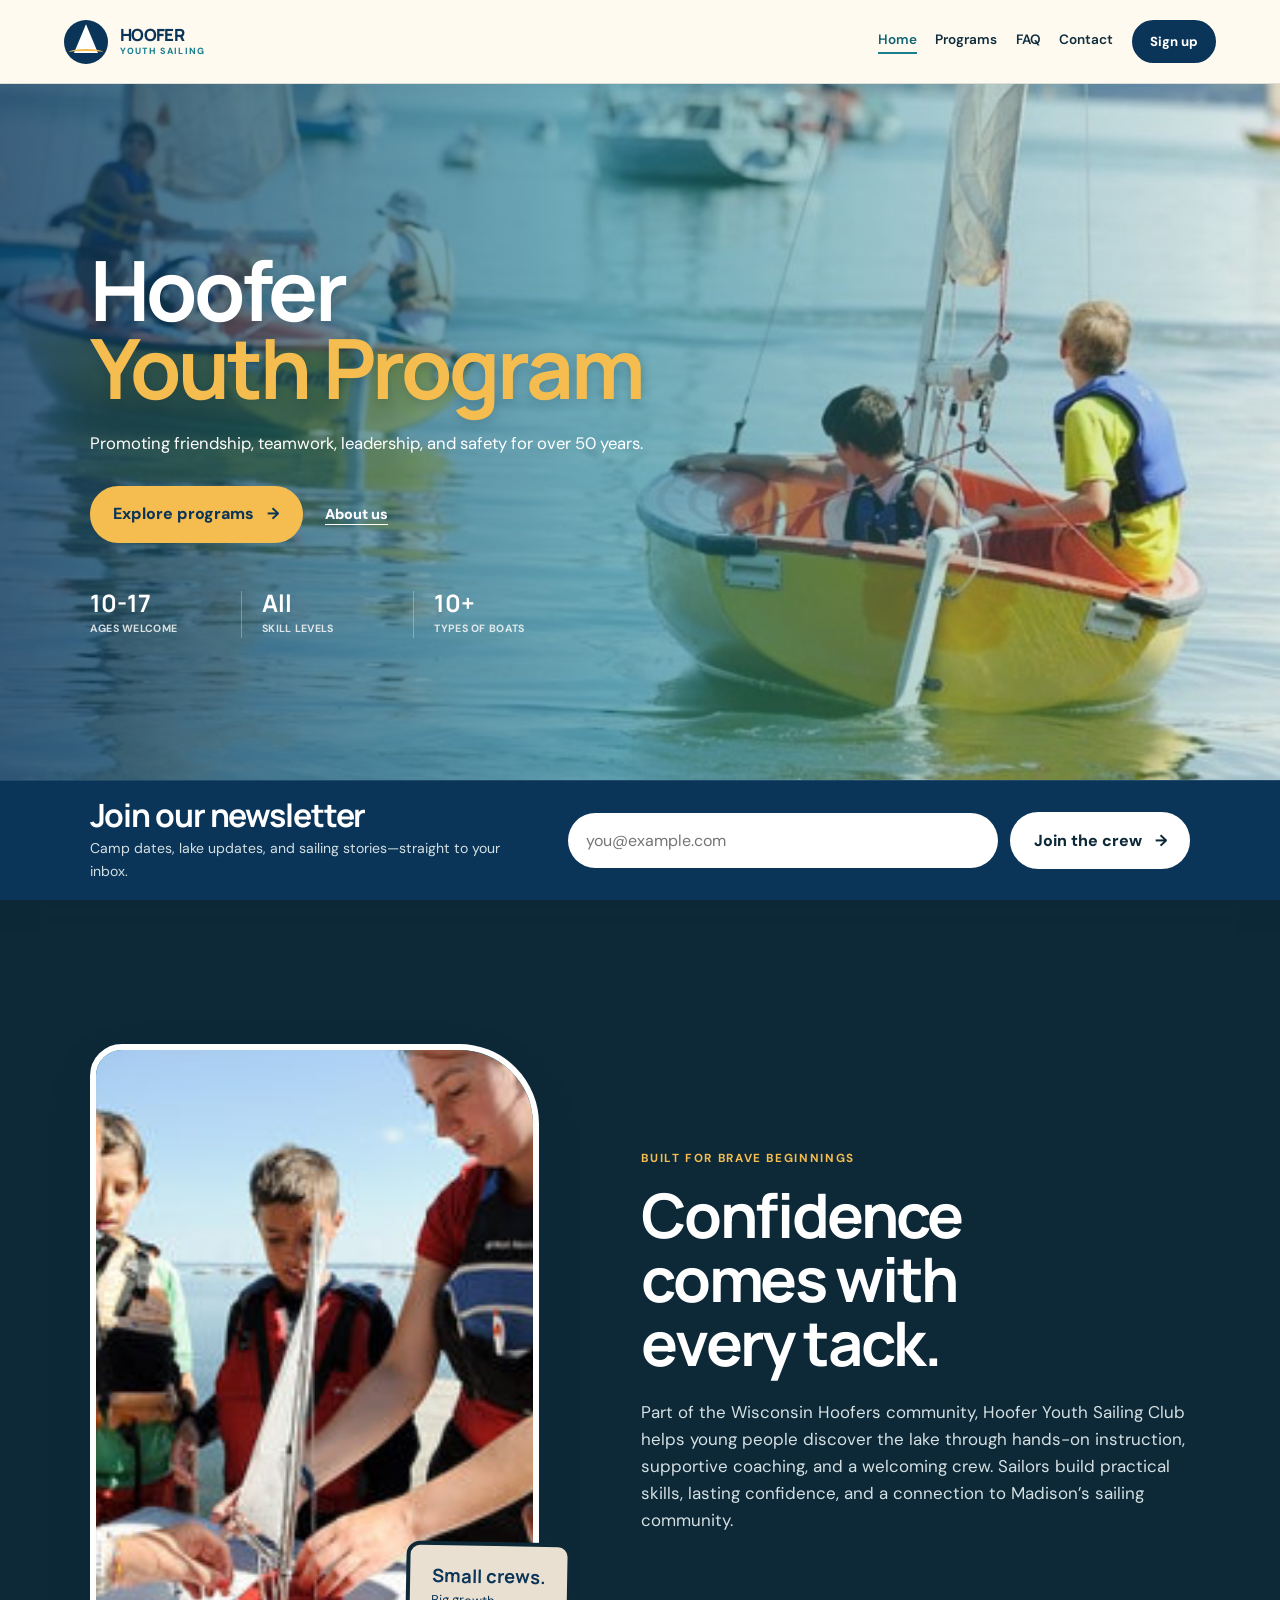
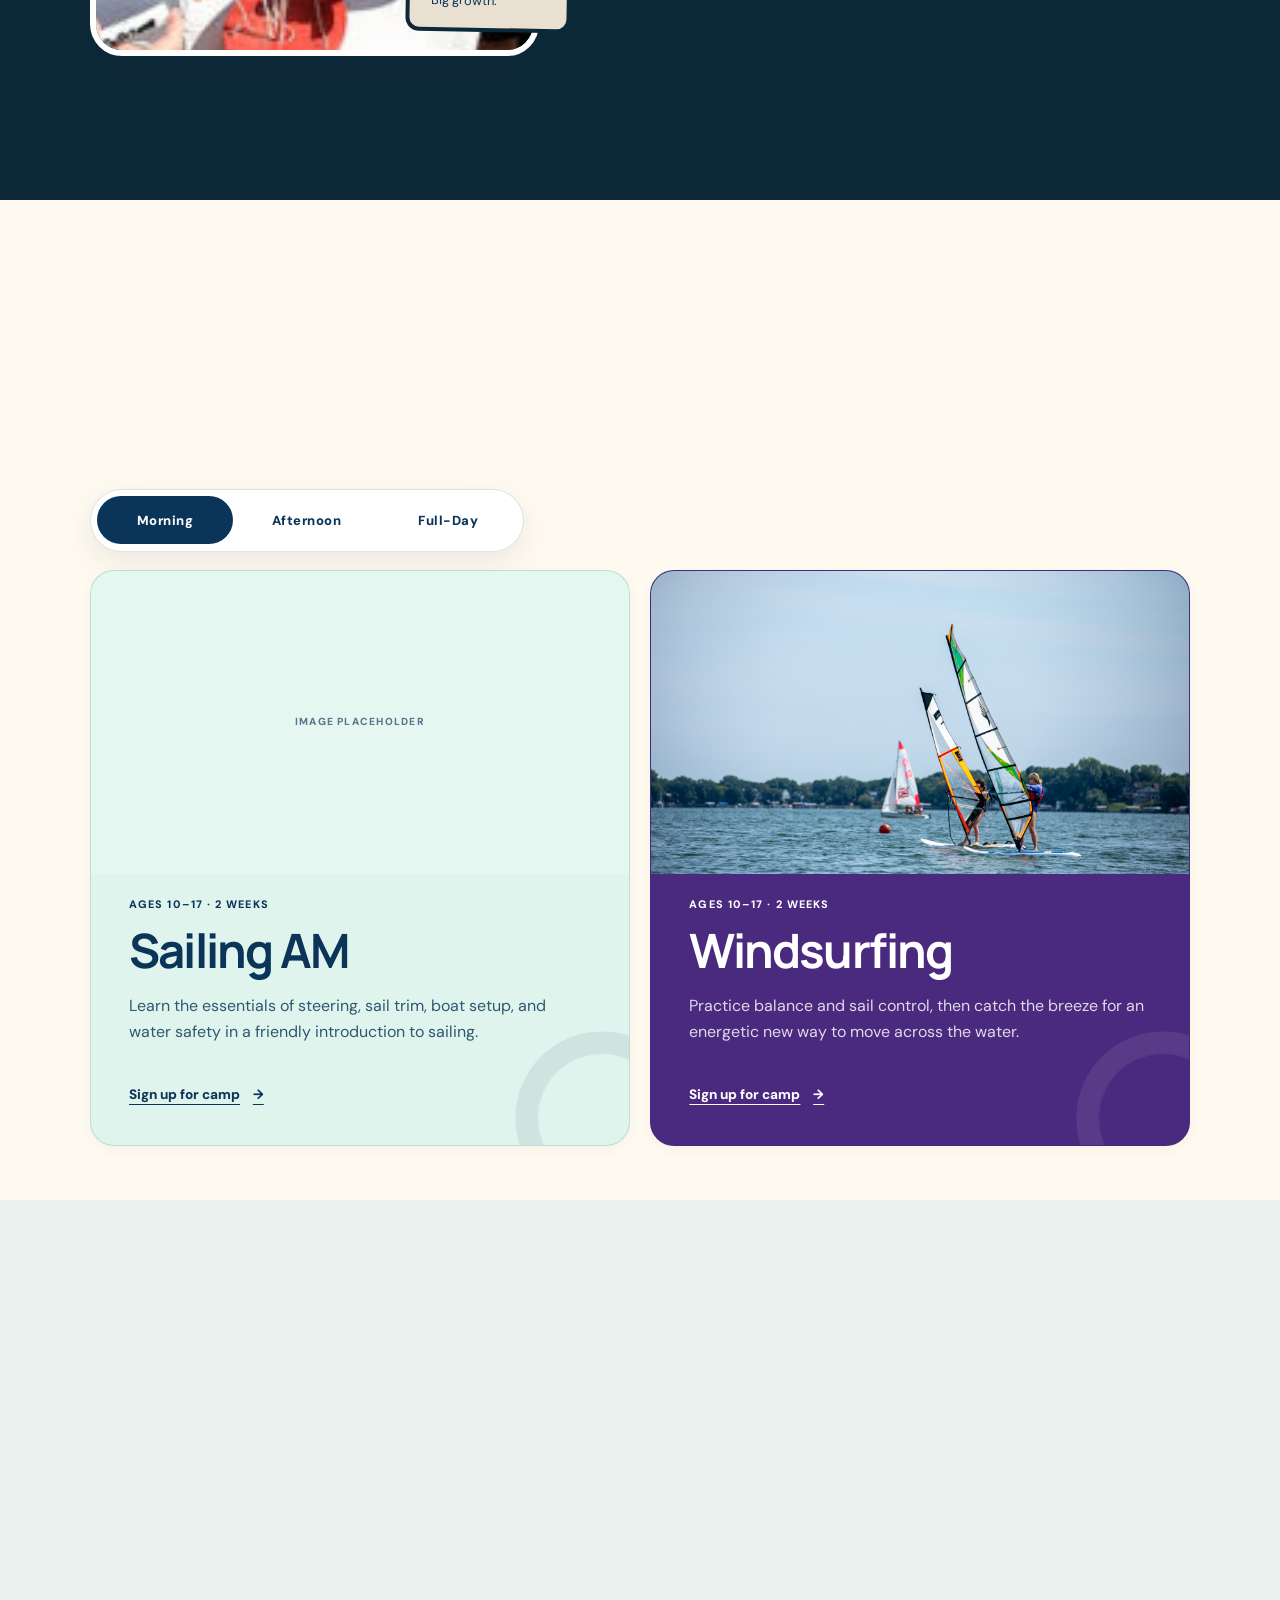
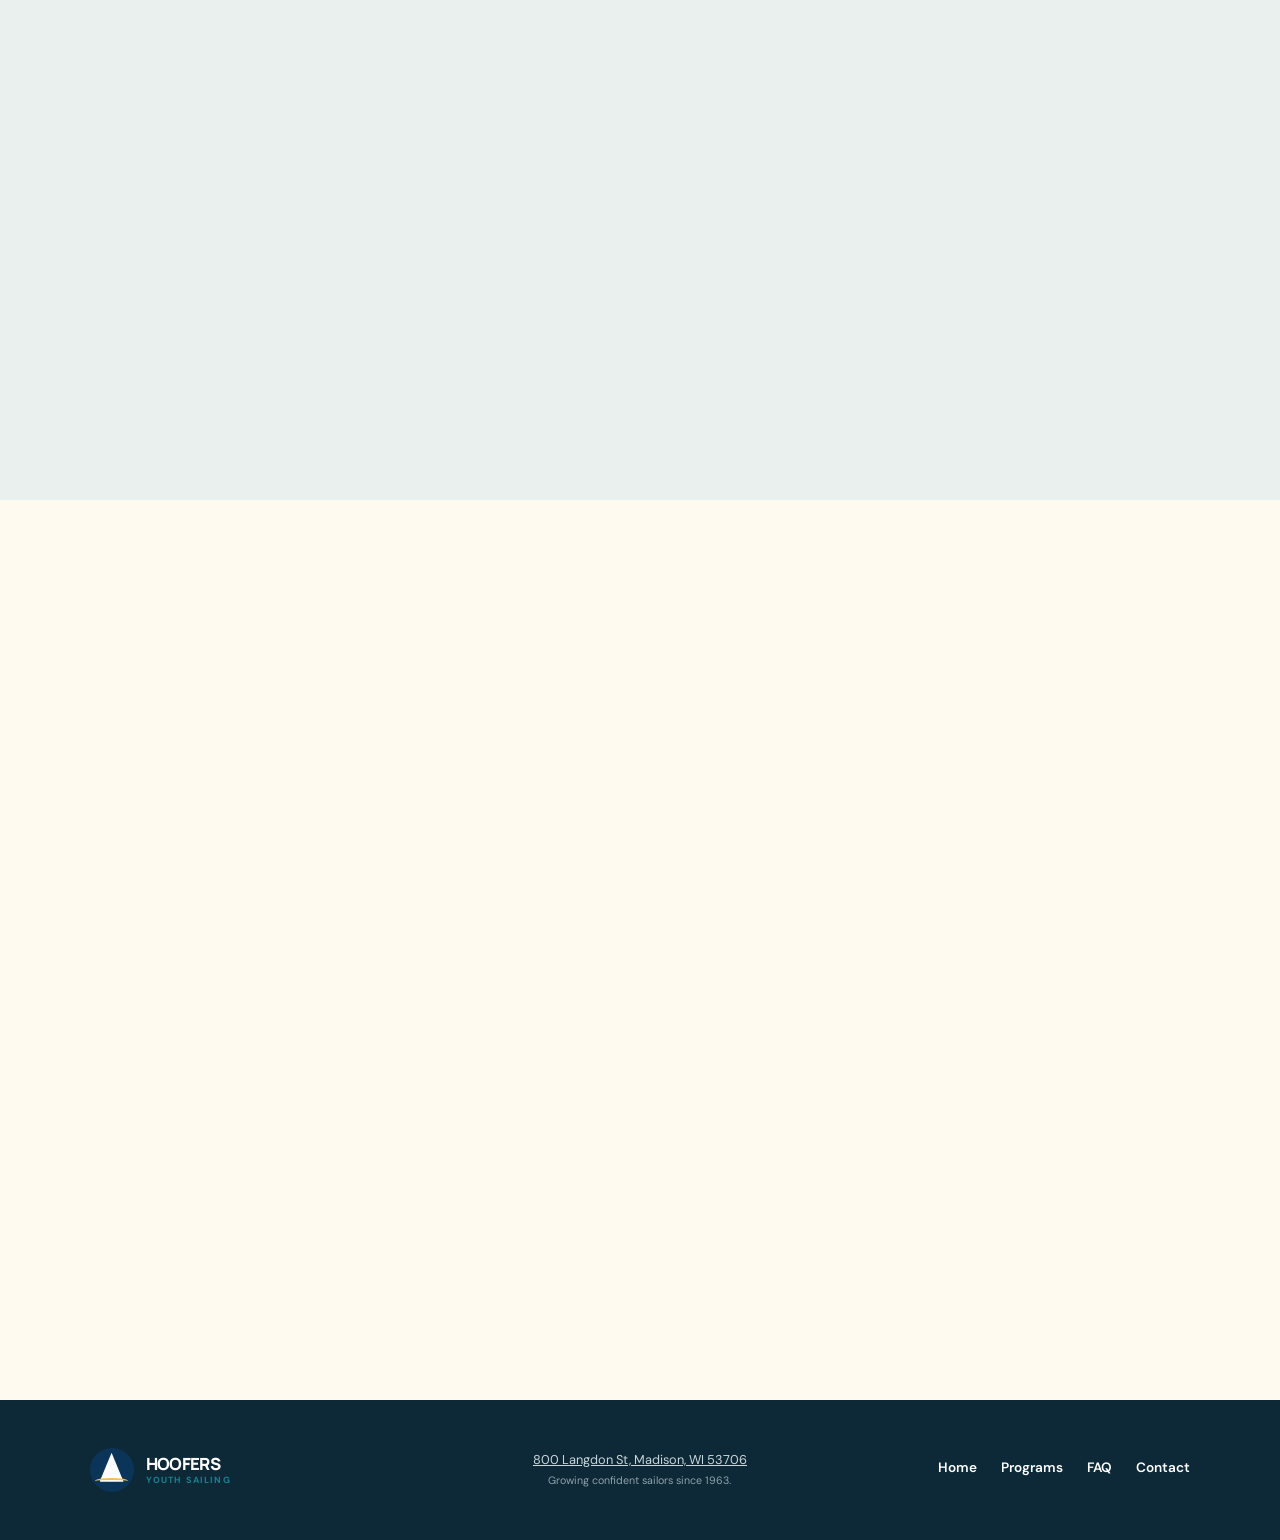
==== index.html @ 8f2bba83 "Added images and edan-purple and minor grammar changes" ====
<!DOCTYPE html>
<html lang="en">
<head>
  <meta charset="UTF-8">
  <meta name="viewport" content="width=device-width, initial-scale=1.0">
  <meta name="description" content="Youth sailing programs that build confidence, teamwork, and a lifelong love of the water.">
  <title>Hoofer Youth Sailing | Find Your Crew</title>
  <link rel="preconnect" href="https://fonts.googleapis.com">
  <link rel="preconnect" href="https://fonts.gstatic.com" crossorigin>
  <link href="https://fonts.googleapis.com/css2?family=DM+Sans:wght@400;500;600;700&family=Manrope:wght@600;700;800&display=swap" rel="stylesheet">
  <link rel="stylesheet" href="styles.css">
</head>
<body>
  
  <a class="skip-link" href="#main-content">Skip to content</a>

  <header class="site-header" data-header>
    <a class="brand" href="./" aria-label="Hoofers Youth Sailing home">
      <span class="brand-mark" aria-hidden="true"><span></span></span>
      <span class="brand-copy">Hoofer <small>Youth Sailing</small></span>
    </a>
    <button id="menu-toggle" class="menu-toggle" type="button" aria-expanded="false" aria-controls="primary-nav">
      <span>Menu</span><i aria-hidden="true"></i>
    </button>
    <nav id="primary-nav" class="primary-nav" aria-label="Primary navigation">
      <a href="./" aria-current="page">Home</a>
      <a href="#programs">Programs</a>
      <a href="#faq">FAQ</a>
      <a href="contact/">Contact</a>
      <button class="button button-small" type="button" data-camp-signup>Sign up</button>
    </nav>
  </header>

  <main id="main-content">
    <section id="top" class="hero" aria-labelledby="hero-title">
      <div class="hero-copy" data-reveal>
        <h1 id="hero-title" aria-label="Your best summer starts here.">Hoofer<em>Youth Program</em></h1>
        <p class="hero-intro">Promoting friendship, teamwork, leadership, and safety for over 50 years.</p>
        <div class="hero-actions">
          <a class="button" href="#programs">Explore programs <span aria-hidden="true">→</span></a>
          <a class="text-link" href="#why-sailing">About us</a>
        </div>
        <ul class="trust-list" aria-label="Program highlights">
          <li><strong>10-17</strong><span>Ages welcome</span></li>
          <li><strong>All</strong><span>Skill levels</span></li>
          <li><strong>10+</strong><span>Types of Boats</span></li>
        </ul>
      </div>

    </section>

    <aside class="newsletter-banner" aria-labelledby="newsletter-title">
      <div class="newsletter-copy">
        <h2 id="newsletter-title">Join our newsletter</h2>
        <p>Camp dates, lake updates, and sailing stories—straight to your inbox.</p>
      </div>
      <form class="newsletter-form" data-newsletter-form novalidate>
        <label class="visually-hidden" for="newsletter-email">Email address</label>
        <input id="newsletter-email" name="email" type="email" autocomplete="email" placeholder="you@example.com" required>
        <button class="button" type="submit">Join the crew <span aria-hidden="true">→</span></button>
        <p class="newsletter-status" data-newsletter-status aria-live="polite"></p>
      </form>
    </aside>

    <section id="why-sailing" class="section confidence" aria-labelledby="confidence-title">
      <div class="confidence-visual" data-reveal>
        <div class="confidence-image" role="img" aria-label="Young sailors learning together around a sailboat"></div>
        <div class="confidence-note"><strong>Small crews.</strong><br>Big growth.</div>
      </div>
      <div class="confidence-copy" data-reveal>
        <p class="eyebrow">Built for brave beginnings</p>
        <h2 id="confidence-title">Confidence comes with every tack.</h2>
        <p>Part of the Wisconsin Hoofers community, Hoofer Youth Sailing Club helps young people discover the lake through hands-on instruction, supportive coaching, and a welcoming crew. Sailors build practical skills, lasting confidence, and a connection to Madison’s sailing community.</p>
      </div>
    </section>

    <section id="programs" class="section programs" aria-labelledby="programs-title">
      <div class="section-heading" data-reveal>
        <div><p class="eyebrow"><h2 id="programs-title">Choose the course that fits your summer.</h2></div>
        </div>
      <div class="program-tabs">
        <div class="program-tab-list" role="tablist" aria-label="Course schedule">
          <button id="morning-tab" role="tab" aria-selected="true" aria-controls="morning-courses" data-program-tab type="button">Morning</button>
          <button id="afternoon-tab" role="tab" aria-selected="false" aria-controls="afternoon-courses" data-program-tab type="button" tabindex="-1">Afternoon</button>
          <button id="full-day-tab" role="tab" aria-selected="false" aria-controls="full-day-courses" data-program-tab type="button" tabindex="-1">Full-Day</button>
        </div>

        <div id="morning-courses" class="program-panel" role="tabpanel" aria-labelledby="morning-tab">
          <div class="program-grid program-grid-two">
            <article class="program-card program-discover">
              <div class="program-image-placeholder" aria-hidden="true"><span>Image placeholder</span></div>
              <p class="program-meta">Ages 10–17 · 2 weeks</p><h3>Sailing AM</h3>
              <p>Learn the essentials of steering, sail trim, boat setup, and water safety in a friendly introduction to sailing.</p>
              <button type="button" data-camp-signup>Sign up for camp <span aria-hidden="true">→</span></button>
            </article>
            <article class="program-card program-windsurf">
              <img class="program-image" src="assets/windsurfing.jpg" alt="Young sailor windsurfing on the lake">
              <p class="program-meta">Ages 10–17 · 2 weeks</p><h3>Windsurfing</h3>
              <p>Practice balance and sail control, then catch the breeze for an energetic new way to move across the water.</p>
              <button type="button" data-camp-signup>Sign up for camp <span aria-hidden="true">→</span></button>
            </article>
          </div>
        </div>

        <div id="afternoon-courses" class="program-panel" role="tabpanel" aria-labelledby="afternoon-tab" hidden>
          <div class="program-grid program-grid-two">
            <article class="program-card program-discover">
              <div class="program-image-placeholder" aria-hidden="true"><span>Image placeholder</span></div>
              <p class="program-meta">Ages 10–17 · 2 weeks</p><h3>Sailing PM</h3>
              <p>Learn the essentials of steering, sail trim, boat setup, and water safety in a friendly introduction to sailing.</p>
              <button type="button" data-camp-signup>Sign up for camp <span aria-hidden="true">→</span></button>
            </article>
            <article class="program-card program-keelboat">
              <img class="program-image" src="assets/keelboat.jpg" alt="Young sailors aboard a keelboat">
              <p class="program-meta">Ages 10–17 · 2 weeks</p><h3>Keelboat Clinic</h3>
              <p>Learn the fundamentals of keelboat sailing, including boat handling, navigation, and safety protocols.</p>
              <button type="button" data-camp-signup>Sign up for camp <span aria-hidden="true">→</span></button>
            </article>
          </div>
        </div>

        <div id="full-day-courses" class="program-panel" role="tabpanel" aria-labelledby="full-day-tab" hidden>
          <div class="program-grid">
            <article class="program-card program-intro">
              <div class="program-image-placeholder" aria-hidden="true"><span>Image placeholder</span></div>
              <p class="program-meta">Ages 10–17 · 1 week</p><h3>Intro to Sailing</h3>
              <p>Get comfortable on the water while learning basic steering, sail control, boat setup, and essential safety skills.</p>
              <button type="button" data-camp-signup>Sign up for camp <span aria-hidden="true">→</span></button>
            </article>
            <article class="program-card program-discover">
              <div class="program-image-placeholder" aria-hidden="true"><span>Image placeholder</span></div>
              <p class="program-meta">Ages 10–17 · 1 week</p><h3>Sailing Day Camp</h3>
              <p>Spend a full week learning sailing fundamentals through games, teamwork, and plenty of supported lake time.</p>
              <button type="button" data-camp-signup>Sign up for camp <span aria-hidden="true">→</span></button>
            </article>
            <article class="program-card program-lead">
              <div class="program-image-placeholder" aria-hidden="true"><span>Image placeholder</span></div>
              <p class="program-meta">Ages 10–17 · 1 week</p><h3>Advanced Day Camp</h3>
              <p>Sharpen racing, strategy, and leadership skills during a fast-moving week for experienced young sailors.</p>
              <button type="button" data-camp-signup>Sign up for camp <span aria-hidden="true">→</span></button>
            </article>
          </div>
        </div>
      </div>
    </section>

    <section id="gallery" class="section gallery" aria-labelledby="gallery-title">
      <div class="gallery-heading" data-reveal>
        <p class="eyebrow">Life on the lake</p><h2 id="gallery-title">Sun out. Sails up.</h2>
      </div>
      <div class="slideshow" data-slideshow tabindex="0" aria-label="Youth sailing photo slideshow" data-reveal>
        <div class="slideshow-viewport" data-slideshow-viewport></div>
        <p class="slideshow-empty" data-slideshow-empty hidden>Photos coming soon.</p>
        <div class="slideshow-controls" data-slideshow-controls>
          <button class="slideshow-control" type="button" data-slide-previous aria-label="Previous photo"><span aria-hidden="true">←</span></button>
          <div class="slideshow-indicators" data-slide-indicators aria-label="Choose a photo"></div>
          <p class="slideshow-status" data-slide-status aria-live="polite"></p>
          <button class="slideshow-control" type="button" data-slide-next aria-label="Next photo"><span aria-hidden="true">→</span></button>
        </div>
      </div>
    </section>

    <section id="faq" class="section faq" aria-labelledby="faq-title">
      <div class="faq-heading" data-reveal><p class="eyebrow">For parents & guardians</p><h2 id="faq-title">Good to know before you go.</h2><p>Still curious? These are the questions we hear most from new sailing families.</p></div>
      <div class="faq-list" data-reveal>
        <div class="faq-item">
          <button data-faq-button type="button" aria-expanded="false" aria-controls="faq-experience"><span>Does my child need sailing experience?</span><i aria-hidden="true"></i></button>
          <div id="faq-experience" class="faq-panel" hidden><p>No. Discover programs are designed for first-time sailors, and every level includes an age-appropriate skills progression.</p></div>
        </div>
        <div class="faq-item">
          <button data-faq-button type="button" aria-expanded="false" aria-controls="faq-safety"><span>How do you keep sailors safe?</span><i aria-hidden="true"></i></button>
          <div id="faq-safety" class="faq-panel" hidden><p>Properly fitted life jackets, trained instructors, coach boats, small groups, and weather-aware plans are standard every day.</p></div>
        </div>
        <div class="faq-item">
          <button data-faq-button type="button" aria-expanded="false" aria-controls="faq-bring"><span>What should sailors bring?</span><i aria-hidden="true"></i></button>
          <div id="faq-bring" class="faq-panel" hidden><p>Bring sun protection, a refillable water bottle, secure closed-toe footwear, and comfortable clothes that can get wet.</p></div>
        </div>
      </div>
    </section>

  </main>

  <footer class="site-footer">
    <a class="brand brand-footer" href="./" aria-label="Hoofers Youth Sailing home"><span class="brand-mark" aria-hidden="true"><span></span></span><span class="brand-copy">Hoofers <small>Youth Sailing</small></span></a>
    <p><a href="https://www.bing.com/maps?q=800%20Langdon%20St%2C%20Madison%2C%20WI%2053706" target="_blank" rel="noopener noreferrer">800 Langdon St, Madison, WI 53706</a><br><small>Growing confident sailors since 1963.</small></p>
    <nav aria-label="Footer navigation"><a href="./">Home</a><a href="#programs">Programs</a><a href="#faq">FAQ</a><a href="contact/">Contact</a></nav>
  </footer>

  <script src="js/common.js" defer></script>
  <script src="js/slideshow-manifest.js" defer></script>
  <script src="js/home.js" defer></script>
</body>
</html>
---- styles.css ----
:root {
  --navy: #0b3558;
  --navy-deep: #0d2837;
  --seafoam: #dff4ed;
  --ocean: #197f8f;
  --ocean-dark: #116472;
  --coral: #f4872d;
  --sunny: #f5bd4f;
  --cream: #fffaf0;
  --ink: #102d3e;
  --white: #ffffff;
  --mist: #eaf0ee;
  --sand: #e9e0d1;
  --edan-purple: #4a2a7e;
  --line: rgba(23, 57, 77, 0.14);
  --font-display: "Manrope", "Arial Black", sans-serif;
  --font-body: "DM Sans", Arial, sans-serif;
  --radius-sm: .85rem;
  --radius-lg: 1.5rem;
  --shadow: 0 1.25rem 3rem rgba(13, 40, 55, 0.12);
  --shadow-soft: 0 .65rem 1.8rem rgba(13, 40, 55, 0.08);
}

* { box-sizing: border-box; }
html { scroll-behavior: smooth; }
body {
  margin: 0;
  overflow-x: clip;
  background: var(--cream);
  color: var(--ink);
  font-family: var(--font-body);
  font-size: 1rem;
  line-height: 1.6;
}
body, button, a { -webkit-font-smoothing: antialiased; }
a { color: inherit; }
button { font: inherit; }
img { display: block; max-width: 100%; }
h1, h2, h3, p { margin-top: 0; }
h1, h2, h3 { font-family: var(--font-display); line-height: 1.04; letter-spacing: -0.038em; }
h2 { font-size: clamp(2.35rem, 4.8vw, 4.6rem); }
section[id] { scroll-margin-top: 5.5rem; }
*:focus-visible { outline: 3px solid var(--coral); outline-offset: 4px; }

.skip-link {
  position: fixed; z-index: 100; top: 1rem; left: 1rem; padding: .75rem 1rem;
  transform: translateY(-200%); border-radius: .5rem; background: var(--navy); color: var(--white);
}
.skip-link:focus { transform: translateY(0); }
.visually-hidden { position: absolute; width: 1px; height: 1px; padding: 0; overflow: hidden; clip: rect(0 0 0 0); white-space: nowrap; border: 0; }

.site-header {
  position: sticky; z-index: 50; top: 0; display: flex; align-items: center; justify-content: space-between;
  min-height: 5.25rem; padding: .8rem clamp(1.25rem, 5vw, 5.5rem); border-bottom: 1px solid var(--line);
  background: var(--cream); box-shadow: 0 .25rem 1.25rem rgba(13, 40, 55, .04); backdrop-filter: blur(18px);
}
.brand { display: inline-flex; align-items: center; gap: .75rem; color: var(--navy); text-decoration: none; }
.brand-mark { position: relative; display: grid; width: 2.75rem; height: 2.75rem; place-items: center; overflow: hidden; border-radius: 50%; background: var(--navy); }
.brand-mark::before { content: ""; position: absolute; width: 1.5rem; height: 1.8rem; bottom: .65rem; background: var(--white); clip-path: polygon(50% 0, 100% 100%, 0 100%); }
.brand-mark span { position: absolute; bottom: .52rem; width: 2.1rem; height: .38rem; border-radius: 50%; border-top: 2px solid var(--sunny); }
.brand-copy { font-family: var(--font-display); font-size: 1.05rem; font-weight: 800; line-height: .95; letter-spacing: -.04em; text-transform: uppercase; }
.brand-copy small { display: block; margin-top: .28rem; color: var(--ocean); font-family: var(--font-body); font-size: .56rem; letter-spacing: .13em; }
.primary-nav { display: flex; align-items: center; gap: clamp(1.25rem, 2.5vw, 2.5rem); }
.primary-nav > a:not(.button), .site-footer nav a { font-size: .85rem; font-weight: 600; text-decoration: none; }
.primary-nav > a:not(.button)::after, .site-footer nav a::after { content: ""; display: block; width: 0; height: 2px; margin-top: 2px; background: var(--ocean); transition: width .2s ease; }
.primary-nav > a:hover::after, .site-footer nav a:hover::after { width: 100%; }
.menu-toggle { display: none; border: 0; background: transparent; color: var(--navy); font-weight: 800; }
.menu-toggle i, .menu-toggle i::before { display: block; width: 1.35rem; height: 2px; background: currentColor; content: ""; transition: transform .2s ease; }
.menu-toggle i::before { transform: translateY(6px); }
.menu-toggle[aria-expanded="true"] i { transform: translateY(3px) rotate(45deg); }
.menu-toggle[aria-expanded="true"] i::before { transform: rotate(-90deg); }

.button {
  display: inline-flex; align-items: center; justify-content: center; gap: .8rem; min-height: 3.35rem; padding: .85rem 1.35rem;
  border: 2px solid var(--navy); border-radius: 999px; background: var(--navy); color: var(--white);
  font-weight: 800; text-decoration: none; transition: transform .2s ease, box-shadow .2s ease, background .2s ease;
}
.button:hover { background: var(--navy-deep); transform: translateY(-2px); box-shadow: 0 .7rem 1.3rem rgba(13, 40, 55, .18); }
.button span { transition: transform .2s ease; }
.button:hover span { transform: translateX(4px); }
.button-small { min-height: 2.7rem; padding: .55rem 1rem; font-size: .82rem; }

.eyebrow { margin-bottom: 1rem; color: var(--ocean-dark); font-size: .73rem; font-weight: 700; letter-spacing: .14em; text-transform: uppercase; }
.hero {
  position: relative; display: grid; grid-template-columns: minmax(0, 43rem); align-items: center;
  min-height: calc(100vh - 5.25rem); padding: clamp(3.5rem, 7vw, 7.5rem) clamp(1.25rem, 7vw, 7.5rem) clamp(4rem, 7vw, 6.5rem);
  background: linear-gradient(90deg, rgba(11, 53, 88, .76) 0%, rgba(25, 127, 143, .52) 48%, rgba(245, 189, 79, .08) 100%), url("assets/Techs.jpg") center 58% / cover no-repeat;
}
.hero-copy { position: relative; z-index: 2; max-width: 43rem; }
.hero-copy .eyebrow { display: flex; align-items: center; gap: .7rem; }
.hero-copy .eyebrow span { width: 2rem; height: 2px; background: var(--coral); }
.hero h1 { margin-bottom: 1.5rem; color: var(--white); font-size: clamp(3.6rem, 6.5vw, 6.7rem); line-height: .94; text-shadow: 0 .12rem .7rem rgba(13, 40, 55, .24); }
.hero h1 em { display: block; color: var(--sunny); font-style: normal; }
.hero-intro { max-width: 35rem; margin-bottom: 1.8rem; color: var(--white); font-size: clamp(1rem, 1.3vw, 1.16rem); }
.hero-actions { display: flex; align-items: center; gap: 1.4rem; flex-wrap: wrap; }
.hero .button { border-color: var(--sunny); background: var(--sunny); color: var(--navy); }
.hero .button:hover { border-color: var(--cream); background: var(--cream); }
.text-link { color: var(--white); font-size: .9rem; font-weight: 800; text-underline-offset: .3rem; }
.trust-list { display: flex; gap: 0; max-width: 31rem; margin: 3rem 0 0; padding: 0; list-style: none; }
.trust-list li { display: flex; flex: 1; flex-direction: column; padding-right: 1rem; border-right: 1px solid rgba(252, 252, 250, .3); }
.trust-list li + li { padding-left: 1.25rem; }
.trust-list li:last-child { border: 0; }
.trust-list strong { color: var(--white); font-family: var(--font-display); font-size: 1.5rem; line-height: 1; }
.trust-list span { margin-top: .4rem; color: rgba(252, 252, 250, .82); font-size: .66rem; font-weight: 700; letter-spacing: .03em; text-transform: uppercase; }
.image-placeholder { position: relative; display: flex; overflow: hidden; background-color: #a8d8dc; color: var(--navy); isolation: isolate; }
.image-placeholder::before { content: ""; position: absolute; z-index: -1; inset: 0; opacity: .65; background-image: linear-gradient(145deg, transparent 49.5%, rgba(11,53,88,.14) 50%, transparent 50.5%), linear-gradient(35deg, transparent 49.5%, rgba(11,53,88,.11) 50%, transparent 50.5%); background-size: 4rem 4rem; }
.placeholder-icon { position: absolute; top: 1.5rem; right: 1.5rem; display: grid; width: 2.7rem; height: 2.7rem; place-items: center; border-radius: 50%; background: rgba(255,255,255,.8); font-size: 1.2rem; }
.placeholder-label { display: inline-flex; flex-direction: column; padding: .7rem .9rem; border-radius: .7rem; background: rgba(255,255,255,.88); font-size: .82rem; font-weight: 800; line-height: 1.2; }
.placeholder-label small { margin-bottom: .25rem; color: var(--ocean-dark); font-size: .58rem; letter-spacing: .1em; text-transform: uppercase; }

.newsletter-banner { position: relative; z-index: 2; display: grid; grid-template-columns: minmax(15rem, .8fr) minmax(25rem, 1.2fr); gap: clamp(2rem, 5vw, 5rem); align-items: center; min-height: 7.5rem; margin-top: -1.5rem; padding: 1rem clamp(1.25rem, 7vw, 7.5rem); border-top: 1px solid rgba(252,252,250,.1); background: var(--navy); color: var(--white); box-shadow: var(--shadow-soft); }
.newsletter-copy h2 { margin-bottom: .35rem; color: var(--white); font-size: clamp(1.5rem, 2.5vw, 2.2rem); letter-spacing: -.035em; }
.newsletter-copy p { margin: 0; color: #d4e0e2; font-size: .88rem; }
.newsletter-form { position: relative; display: grid; grid-template-columns: minmax(12rem, 1fr) auto; gap: .65rem .75rem; align-items: center; }
.newsletter-form input { width: 100%; min-height: 3.35rem; padding: .8rem 1rem; border: 2px solid transparent; border-radius: 999px; background: var(--white); color: var(--ink); font: inherit; }
.newsletter-form input:focus { border-color: var(--sunny); box-shadow: 0 0 0 .25rem rgba(197,163,106,.2); outline: 0; }
.newsletter-form .button { border-color: var(--white); background: var(--white); color: var(--navy-deep); white-space: nowrap; }
.newsletter-form .button:hover { border-color: var(--sand); background: var(--sand); }
.newsletter-status { position: absolute; top: calc(100% + .25rem); right: 0; left: 0; min-height: 1.2rem; margin: 0; color: var(--sunny); font-size: .78rem; font-weight: 800; }

.section { padding: clamp(5rem, 9vw, 9rem) clamp(1.25rem, 7vw, 7.5rem); }
.section-heading { display: grid; grid-template-columns: 1.2fr .65fr; gap: 4rem; align-items: end; max-width: 85rem; margin: 0 auto 4rem; }
.section-heading h2 { max-width: 13ch; margin-bottom: 0; color: var(--navy); }
.section-heading > p { margin-bottom: .6rem; color: #61747d; font-size: 1.02rem; }
.programs { background: var(--cream); }
.program-tabs { max-width: 85rem; margin: 0 auto; }
.program-tab-list { display: inline-flex; gap: .35rem; padding: .4rem; border: 1px solid var(--line); border-radius: 999px; background: var(--white); box-shadow: var(--shadow-soft); }
.program-tab-list button { min-width: 8.5rem; padding: .85rem 1.4rem; border: 0; border-radius: 999px; background: transparent; color: var(--navy); cursor: pointer; font: inherit; font-size: .82rem; font-weight: 800; letter-spacing: .04em; }
.program-tab-list button[aria-selected="true"] { background: var(--navy); color: var(--white); }
.program-panel { margin-top: 2rem; }
.program-panel[hidden] { display: none; }
.program-grid { display: grid; grid-template-columns: repeat(3, 1fr); gap: 1.25rem; max-width: 85rem; margin: 0 auto; }
.program-grid-two { grid-template-columns: repeat(2, minmax(0, 1fr)); }
.program-card { --card-padding: clamp(1.5rem, 3vw, 2.4rem); position: relative; min-height: 29rem; padding: var(--card-padding); overflow: hidden; border: 1px solid var(--line); border-radius: var(--radius-lg); box-shadow: 0 .25rem .9rem rgba(13,40,55,.035); transition: transform .25s ease, box-shadow .25s ease; }
.program-card:hover { transform: translateY(-.3rem); box-shadow: var(--shadow); }
.program-card::after { content: ""; position: absolute; right: -2.4rem; bottom: -2.4rem; width: 8rem; height: 8rem; border: 1px solid currentColor; border-radius: 50%; opacity: .08; box-shadow: 0 0 0 1.25rem transparent, 0 0 0 1.35rem currentColor; }
.program-discover { background: var(--seafoam); color: var(--navy); }
.program-develop { background: var(--ink); color: var(--white); }
.program-lead { background: var(--ink); color: var(--white); }
.program-windsurf { background: var(--edan-purple); color: var(--white); }
.program-keelboat { background: var(--ocean); color: var(--white); }
.program-intro { background: var(--sunny); color: var(--ink); }
.program-image-placeholder { display: grid; width: calc(100% + (2 * var(--card-padding))); aspect-ratio: 16 / 9; margin: calc(-1 * var(--card-padding)) calc(-1 * var(--card-padding)) 1.75rem; place-items: center; border: 0; border-radius: 0; background: rgba(255,255,255,.22); }
.program-image { display: block; width: calc(100% + (2 * var(--card-padding))); max-width: none; aspect-ratio: 16 / 9; margin: calc(-1 * var(--card-padding)) calc(-1 * var(--card-padding)) 1.75rem; object-fit: cover; }
.program-image-placeholder span { opacity: .66; font-size: .64rem; font-weight: 800; letter-spacing: .12em; text-transform: uppercase; }
.program-meta { margin-bottom: .8rem; font-size: .68rem; font-weight: 800; letter-spacing: .1em; text-transform: uppercase; }
.program-card h3 { max-width: 11ch; margin-bottom: 1.1rem; font-size: clamp(2.3rem, 3.7vw, 3.5rem); }
.program-card > p:not(.program-meta) { min-height: 7.5rem; opacity: .82; }
.program-card > button { position: relative; z-index: 2; display: inline-flex; gap: .8rem; padding: 0; border: 0; background: transparent; color: inherit; cursor: pointer; font: inherit; font-size: .85rem; font-weight: 800; text-decoration: underline; text-underline-offset: .3rem; }

.confidence { display: grid; grid-template-columns: minmax(20rem, .9fr) minmax(26rem, 1.1fr); gap: clamp(3rem, 8vw, 8rem); align-items: center; background: var(--navy-deep); color: var(--white); }
.confidence-visual { position: relative; min-height: 43rem; }
.confidence-image { position: absolute; inset: 0; overflow: hidden; border: .4rem solid var(--white); border-radius: 2rem 5rem 2rem 2rem; background-color: var(--ocean); box-shadow: var(--shadow); }
.confidence-image::before { content: ""; position: absolute; inset: -6%; background: url("assets/Youth_Sailing1.jpg") center / cover no-repeat; }
.confidence-note { position: absolute; right: -2rem; bottom: 1.5rem; padding: 1rem 1.35rem; border: .25rem solid var(--navy-deep); border-radius: var(--radius-sm); background: var(--sand); color: var(--navy); font-size: .8rem; transform: rotate(1deg); }
.confidence-note strong { font-family: var(--font-display); font-size: 1.15rem; }
.confidence-copy .eyebrow { color: var(--sunny); }
.confidence-copy h2 { max-width: 11ch; margin-bottom: 1.5rem; }
.confidence-copy > p:not(.eyebrow) { max-width: 40rem; color: #d4e0e2; font-size: 1.06rem; }

.gallery { background: var(--mist); }
.gallery-heading { max-width: 85rem; margin: 0 auto 3.5rem; text-align: center; }
.gallery-heading h2 { margin-bottom: 0; color: var(--navy); }
.slideshow { max-width: 85rem; margin: 0 auto; }
.slideshow-viewport { position: relative; overflow: hidden; aspect-ratio: 16 / 9; border: .5rem solid var(--white); border-radius: 1.5rem 4.5rem 1.5rem 1.5rem; background: var(--ocean); box-shadow: var(--shadow-soft); }
.slideshow-slide { position: absolute; inset: 0; margin: 0; }
.slideshow-slide[hidden] { display: none; }
.slideshow-slide img { width: 100%; height: 100%; object-fit: cover; }
.slideshow-slide figcaption { position: absolute; right: 1.5rem; bottom: 1.5rem; left: 1.5rem; padding: 1rem 1.2rem; border: 1px solid rgba(252,252,250,.12); border-radius: var(--radius-sm); background: rgba(13,40,55,.84); color: var(--white); font-family: var(--font-display); font-weight: 700; backdrop-filter: blur(8px); }
.slideshow-caption-title { display: block; font-size: 1.05rem; }
.slideshow-caption-description { display: block; margin-top: .3rem; font-family: var(--font-body); font-size: .88rem; font-weight: 500; line-height: 1.4; }
.slideshow-controls { display: grid; grid-template-columns: auto 1fr auto auto; gap: 1rem; align-items: center; margin-top: 1.25rem; }
.slideshow-control { display: grid; width: 3.25rem; height: 3.25rem; place-items: center; border: 0; border-radius: 50%; background: var(--navy); color: var(--white); cursor: pointer; font-size: 1.25rem; transition: transform .2s ease, box-shadow .2s ease, background .2s ease; }
.slideshow-control:hover { background: var(--navy-deep); transform: translateY(-2px); box-shadow: var(--shadow-soft); }
.slideshow-indicators { display: flex; justify-content: center; gap: .55rem; }
.slideshow-indicator { width: .75rem; height: .75rem; padding: 0; border: 2px solid var(--navy); border-radius: 50%; background: transparent; cursor: pointer; transition: transform .2s ease, background .2s ease; }
.slideshow-indicator[aria-current="true"] { background: var(--navy); transform: scale(1.2); }
.slideshow-status { margin: 0; color: var(--navy); font-size: .8rem; font-weight: 800; }
.slideshow-empty { margin: 0; padding: 6rem 1rem; border: .5rem solid var(--white); border-radius: 2.5rem; background: rgba(255,255,255,.35); color: var(--navy); text-align: center; font-family: var(--font-display); font-size: 1.5rem; font-weight: 800; }

.faq { display: grid; grid-template-columns: .8fr 1.2fr; gap: clamp(3rem, 8vw, 8rem); background: var(--cream); }
.faq-heading h2 { max-width: 10ch; color: var(--navy); }
.faq-heading > p:last-child { max-width: 27rem; color: #61747d; }
.faq-list { align-self: center; }
.faq-item { border-top: 1px solid var(--line); }
.faq-item:last-child { border-bottom: 1px solid var(--line); }
.faq-item button { display: flex; align-items: center; justify-content: space-between; width: 100%; min-height: 5.2rem; padding: 1.2rem 0; border: 0; background: transparent; color: var(--navy); cursor: pointer; text-align: left; }
.faq-item button span { padding-right: 1rem; font-family: var(--font-display); font-size: clamp(1rem, 1.6vw, 1.3rem); font-weight: 700; }
.faq-item button i { position: relative; flex: 0 0 2rem; width: 2rem; height: 2rem; border-radius: 50%; background: var(--seafoam); }
.faq-item button i::before, .faq-item button i::after { content: ""; position: absolute; top: calc(50% - 1px); left: calc(50% - .45rem); width: .9rem; height: 2px; background: var(--navy); transition: transform .2s ease; }
.faq-item button i::after { transform: rotate(90deg); }
.faq-item button[aria-expanded="true"] i::after { transform: rotate(0); }
.faq-panel p { max-width: 42rem; margin: -.4rem 3rem 1.5rem 0; color: #61747d; }

.site-footer { display: grid; grid-template-columns: 1fr 1fr 1fr; align-items: center; gap: 2rem; padding: 3rem clamp(1.25rem, 7vw, 7.5rem); background: var(--navy-deep); color: var(--white); }
.brand-footer { color: var(--white); }
.site-footer > p { margin: 0; color: #c9d7da; font-size: .8rem; text-align: center; }
.site-footer > p small { opacity: .7; }
.site-footer nav { display: flex; justify-content: flex-end; gap: 1.5rem; }

.reveal-ready [data-reveal] { opacity: 0; transform: translateY(1.5rem); transition: opacity .65s ease, transform .65s ease; }
.reveal-ready [data-reveal].is-visible { opacity: 1; transform: translateY(0); }
.reveal-ready .program-grid [data-reveal]:nth-child(2) { transition-delay: .08s; }
.reveal-ready .program-grid [data-reveal]:nth-child(3) { transition-delay: .16s; }

@media (min-width: 68.0625rem) {
  .hero {
    min-height: calc(100svh - 5.25rem - 6rem);
    padding-block: clamp(2rem, 4vh, 3.5rem);
  }
  .section {
    min-height: 100svh;
    padding-block: clamp(3rem, 6vh, 5rem);
  }
  .programs, .gallery {
    display: grid;
    align-content: center;
  }
  .confidence, .faq { align-items: center; }
  .section-heading { margin-bottom: clamp(1.5rem, 3vh, 2.5rem); }
  .program-panel { margin-top: clamp(1rem, 2vh, 1.5rem); }
  .program-card { min-height: clamp(22rem, 46vh, 26rem); }
  .program-image-placeholder, .program-image { margin-bottom: clamp(1.25rem, 2.5vh, 1.75rem); }
  .program-card > p:not(.program-meta) { min-height: clamp(4.5rem, 8vh, 6rem); }
  .confidence-visual { min-height: min(68vh, 40rem); }
  .gallery-heading { margin-bottom: clamp(1.25rem, 3vh, 2rem); }
  .slideshow { width: 100%; max-width: min(85rem, 112vh); }
  .slideshow-controls { margin-top: clamp(.75rem, 1.5vh, 1.25rem); }
}

@media (max-width: 68rem) {
  .hero { padding-inline: 3rem; }
  .hero h1 { font-size: clamp(3.6rem, 7vw, 5.3rem); }
  .section { padding-inline: 3rem; }
  .confidence { grid-template-columns: .9fr 1.1fr; gap: 4rem; }
  .confidence-visual { min-height: 35rem; }
}

@media (max-width: 48rem) {
  .site-header { min-height: 4.75rem; padding-inline: 1.25rem; }
  .menu-toggle { display: flex; align-items: center; gap: .7rem; min-height: 2.75rem; padding: .5rem; cursor: pointer; }
  .primary-nav { position: absolute; top: calc(100% - 1px); right: 1rem; left: 1rem; display: none; align-items: stretch; gap: 0; padding: 1rem; border-radius: 0 0 1rem 1rem; background: var(--cream); box-shadow: var(--shadow); }
  .primary-nav.is-open { display: flex; flex-direction: column; }
  .primary-nav > a:not(.button) { min-height: 3rem; padding: .75rem; }
  .primary-nav .button { margin-top: .5rem; }
  .hero { grid-template-columns: 1fr; min-height: auto; padding: 4rem 1.25rem 3rem; background-position: center, 62% center; }
  .hero-copy { max-width: none; }
  .hero h1 { font-size: clamp(3.4rem, 16vw, 5.6rem); }
  .trust-list { margin-top: 2.5rem; }
  .newsletter-banner { grid-template-columns: 1fr; gap: 1rem; min-height: auto; margin-top: 0; padding: 2rem 1.25rem; text-align: center; }
  .newsletter-form { grid-template-columns: 1fr; }
  .newsletter-status { position: static; grid-column: 1; }
  .section { padding: 5.5rem 1.25rem; }
  .section-heading { grid-template-columns: 1fr; gap: 1.4rem; margin-bottom: 2.5rem; }
  .program-tab-list { display: grid; grid-template-columns: repeat(3, 1fr); width: 100%; }
  .program-tab-list button { min-width: 0; padding-inline: .75rem; }
  .program-grid { grid-template-columns: 1fr; }
  .program-card { min-height: 25rem; }
  .confidence { grid-template-columns: 1fr; gap: 4rem; }
  .confidence-visual { min-height: 30rem; }
  .confidence-note { right: -.4rem; }
  .slideshow-viewport { aspect-ratio: 4 / 3; border-radius: 2rem 4rem 2rem 2rem; }
  .slideshow-slide figcaption { right: 1rem; bottom: 1rem; left: 1rem; }
  .slideshow-controls { grid-template-columns: auto 1fr auto; }
  .slideshow-status { grid-column: 1 / -1; grid-row: 2; text-align: center; }
  .slideshow-control { min-width: 3rem; min-height: 3rem; }
  .faq { grid-template-columns: 1fr; gap: 2.5rem; }
  .site-footer { grid-template-columns: 1fr; text-align: center; }
  .site-footer .brand { justify-content: center; }
  .site-footer nav { justify-content: center; flex-wrap: wrap; }
}

/* Contact form */
.page-main.contact-page { background: linear-gradient(135deg, var(--mist), var(--cream)); }
.contact-layout { display: grid; grid-template-columns: .8fr 1.2fr; gap: clamp(3rem, 8vw, 8rem); align-items: start; min-height: calc(100vh - 5rem); padding: clamp(4rem, 8vw, 7rem) clamp(1.25rem, 7vw, 7.5rem); }
.contact-details { position: sticky; top: 7rem; }
.contact-details h1 { max-width: 10ch; margin-bottom: 1.2rem; color: var(--navy); font-size: clamp(3rem, 5.4vw, 5.6rem); }
.contact-details > p:not(.eyebrow) { max-width: 34rem; color: #5b7079; font-size: 1.06rem; }
.contact-cards { display: grid; gap: .8rem; margin-top: 2.5rem; }
.contact-cards article { display: grid; grid-template-columns: 2.5rem 1fr; padding: 1.1rem 0; border-top: 1px solid var(--line); }
.contact-cards span { grid-row: 1 / 3; color: var(--ocean-dark); font-size: .68rem; font-weight: 800; }
.contact-cards strong { color: var(--navy); font-family: var(--font-display); }
.contact-cards p { margin: .2rem 0 0; color: #62757d; font-size: .9rem; }
.contact-cards a { text-underline-offset: .25rem; }
.form-card { padding: clamp(1.5rem, 4vw, 3rem); border: 1px solid var(--line); border-radius: var(--radius-lg); background: var(--white); box-shadow: var(--shadow-soft); }
.demo-note { margin: 0 0 1.5rem; padding: .9rem 1rem; border-left: 3px solid var(--sunny); border-radius: .6rem; background: var(--cream); color: #596e77; font-size: .82rem; }
.demo-note strong { color: var(--navy); }
.field { margin-bottom: 1.25rem; }
.field-row { display: grid; grid-template-columns: 1fr 1fr; gap: 1rem; }
.field label { display: block; margin-bottom: .45rem; color: var(--navy); font-size: .83rem; font-weight: 800; }
.field input, .field select, .field textarea { width: 100%; min-height: 3.35rem; padding: .8rem 1rem; border: 1px solid var(--line); border-radius: .75rem; background: var(--white); color: var(--ink); font: inherit; transition: border-color .2s ease, box-shadow .2s ease, background .2s ease; }
.field textarea { resize: vertical; }
.field input:focus, .field select:focus, .field textarea:focus { border-color: var(--ocean-dark); background: var(--white); box-shadow: 0 0 0 .22rem rgba(82,122,130,.14); outline: 0; }
.field input[aria-invalid="true"], .field select[aria-invalid="true"], .field textarea[aria-invalid="true"] { border-color: #9c2f2f; }
.field-error { min-height: 1.15rem; margin: .3rem 0 0; color: #8c2525; font-size: .75rem; font-weight: 700; }
.form-status { min-height: 1.5rem; margin: 1rem 0 0; padding: 0; font-size: .86rem; font-weight: 700; }
.form-status.is-error, .form-status.is-success { padding: .8rem 1rem; border-radius: .7rem; }
.form-status.is-error { background: #fde8e4; color: #7f2424; }
.form-status.is-success { background: var(--seafoam); color: var(--navy); }
@media (max-width: 68rem) {
  .contact-layout { padding-inline: 3rem; }
}

@media (max-width: 48rem) {
  .contact-layout { grid-template-columns: 1fr; padding: 4rem 1.25rem; }
  .contact-details { position: static; }
  .field-row { grid-template-columns: 1fr; gap: 0; }
}

@media (max-width: 28rem) {
  .brand-mark { width: 2.35rem; height: 2.35rem; }
  .brand-copy { font-size: .92rem; }
  .hero-actions { align-items: stretch; flex-direction: column; }
  .hero-actions .button { width: 100%; }
  .text-link { text-align: center; }
  .trust-list strong { font-size: 1.2rem; }
  .trust-list span { font-size: .58rem; }
}

@media (prefers-reduced-motion: reduce) {
  html { scroll-behavior: auto; }
  *, *::before, *::after { scroll-behavior: auto !important; transition-duration: .01ms !important; animation-duration: .01ms !important; animation-iteration-count: 1 !important; }
  .reveal-ready [data-reveal] { opacity: 1; transform: none; }
}

/* Multipage shell and interior pages */
[hidden] { display: none !important; }
.primary-nav { gap: clamp(.75rem, 1.45vw, 1.5rem); }
.primary-nav a[aria-current="page"]:not(.button) { color: var(--ocean-dark); }
.primary-nav a[aria-current="page"]:not(.button)::after { width: 100%; }
.page-main { background: var(--cream); }

@media (max-width: 68rem) {
  .site-header { padding-inline: 2rem; }
  .primary-nav { gap: .75rem; }
  .primary-nav > a:not(.button) { font-size: .76rem; }
}

@media (max-width: 48rem) {
  .primary-nav > a:not(.button) { font-size: .85rem; }
}
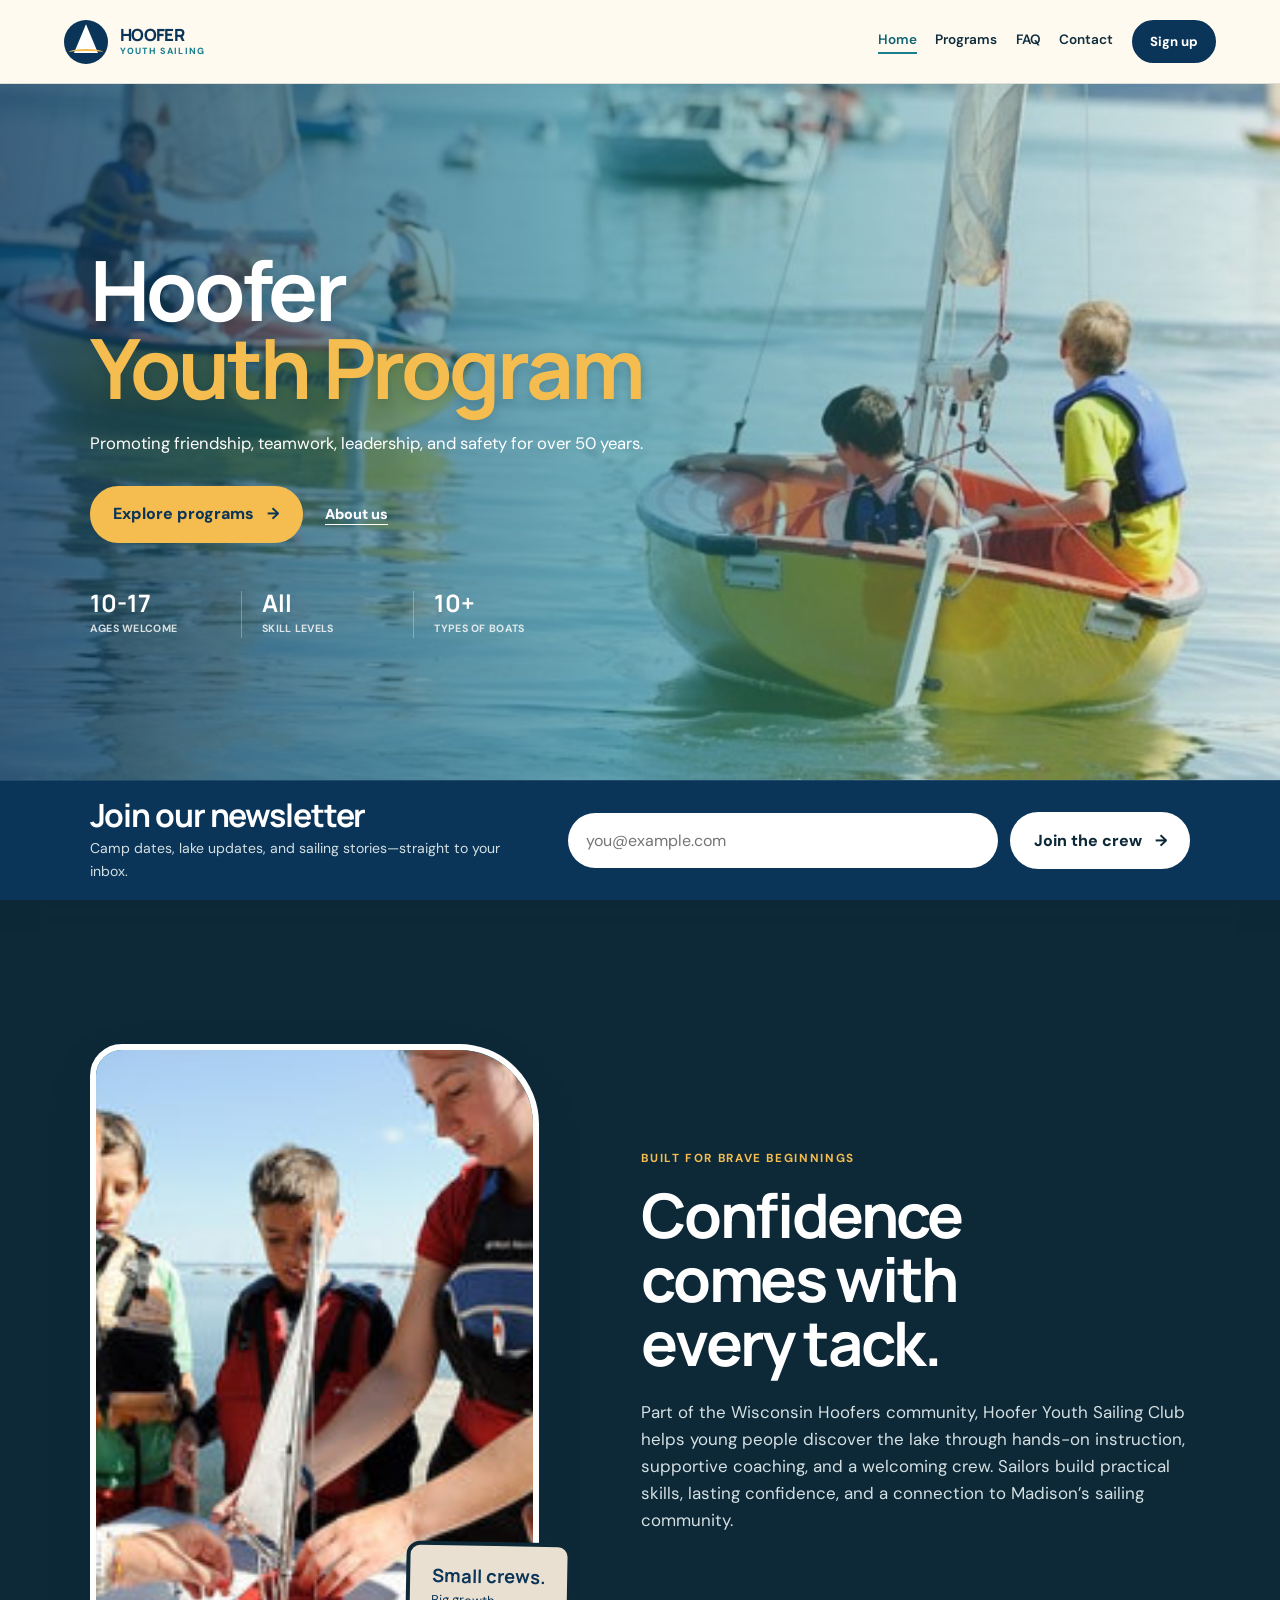
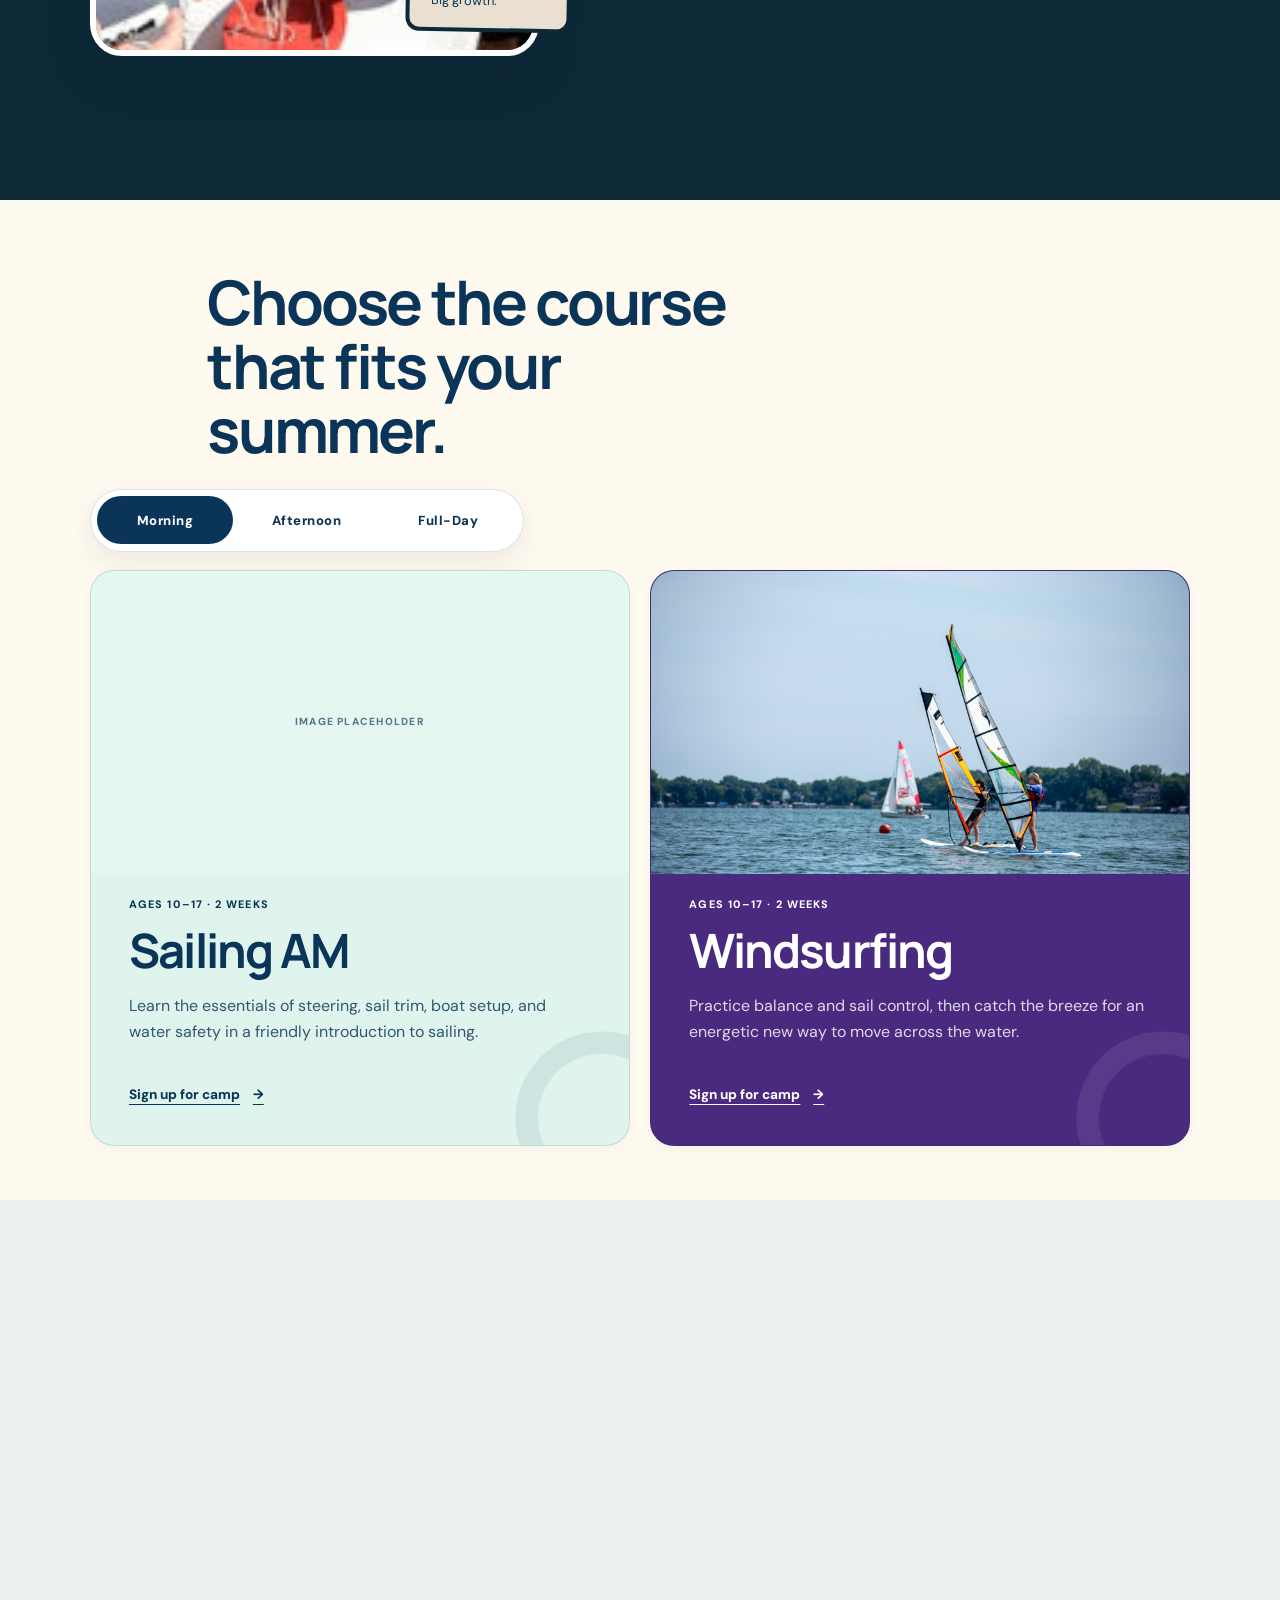
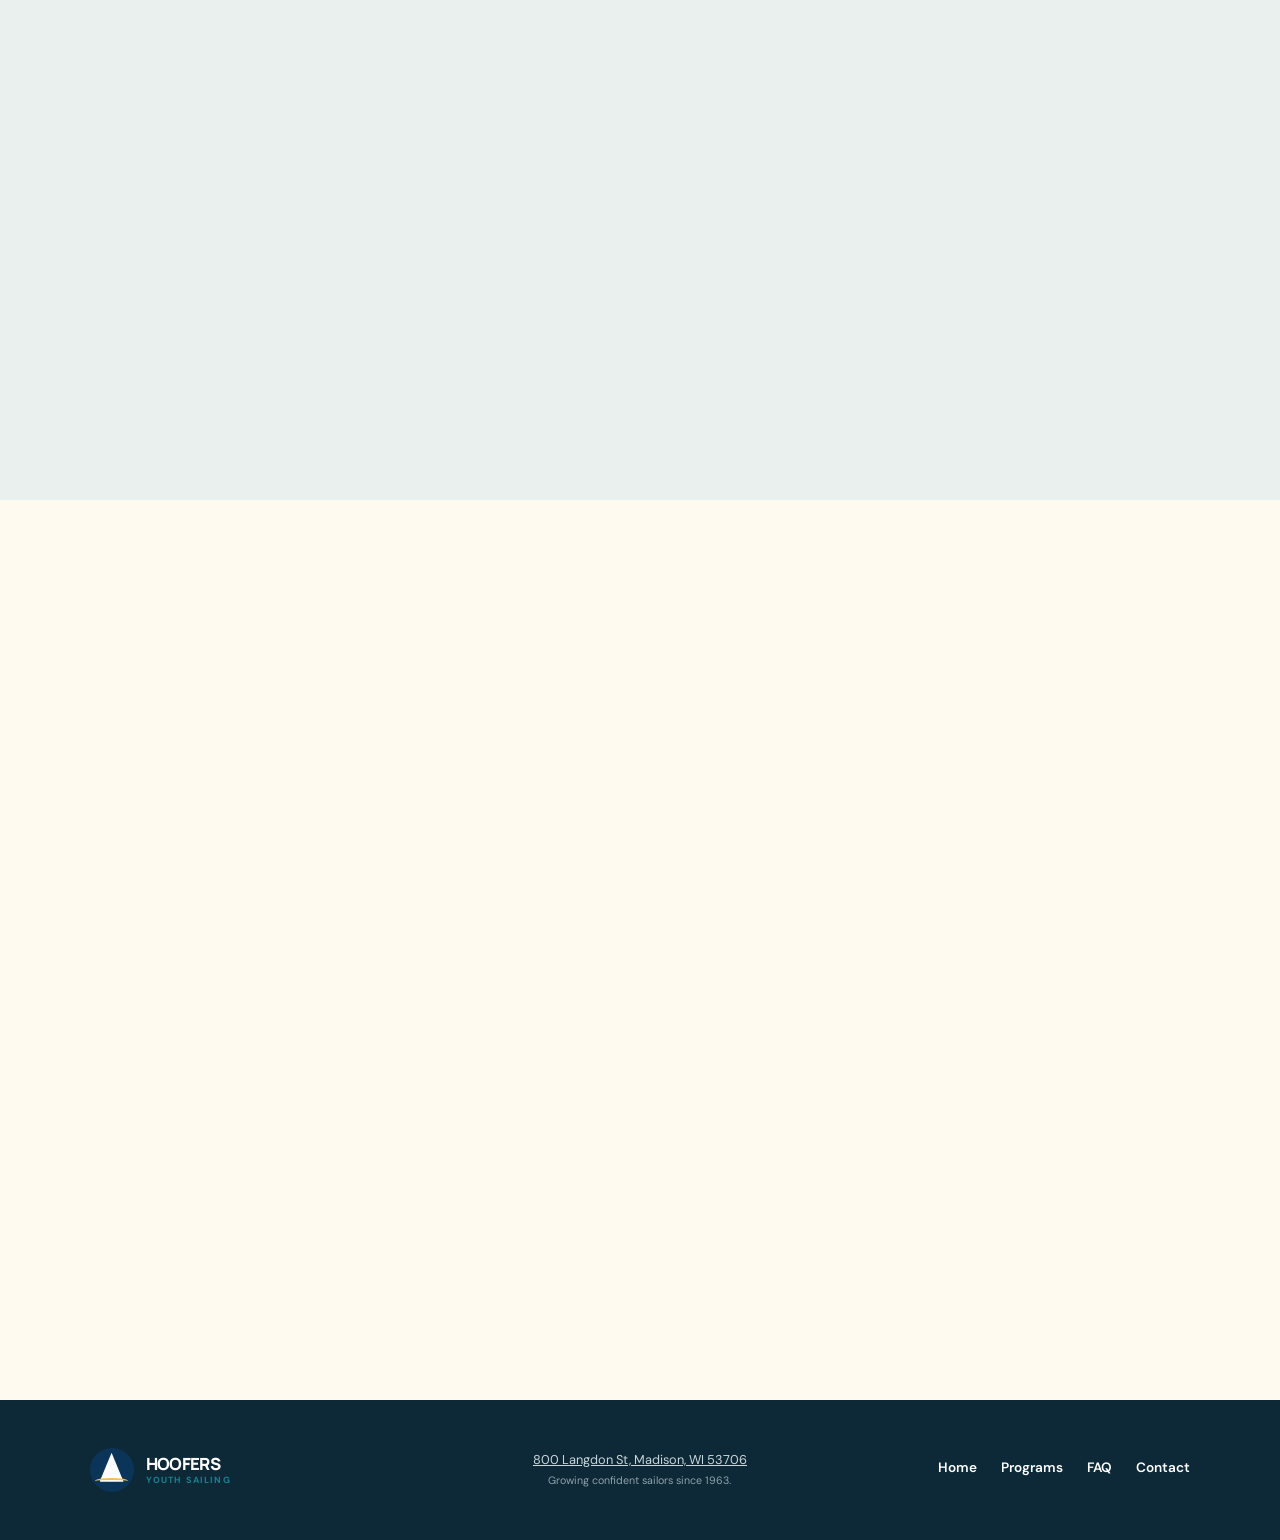
==== commit c7c19987: "Removed the skip to conetent button" ====
--- a/index.html
+++ b/index.html
@@ -11,9 +11,6 @@
   <link rel="stylesheet" href="styles.css">
 </head>
 <body>
-  
-  <a class="skip-link" href="#main-content">Skip to content</a>
-
   <header class="site-header" data-header>
     <a class="brand" href="./" aria-label="Hoofers Youth Sailing home">
       <span class="brand-mark" aria-hidden="true"><span></span></span>
--- a/styles.css
+++ b/styles.css
@@ -46,11 +46,6 @@
 section[id] { scroll-margin-top: 5.5rem; }
 *:focus-visible { outline: 3px solid var(--coral); outline-offset: 4px; }
 
-.skip-link {
-  position: fixed; z-index: 100; top: 1rem; left: 1rem; padding: .75rem 1rem;
-  transform: translateY(-200%); border-radius: .5rem; background: var(--navy); color: var(--white);
-}
-.skip-link:focus { transform: translateY(0); }
 .visually-hidden { position: absolute; width: 1px; height: 1px; padding: 0; overflow: hidden; clip: rect(0 0 0 0); white-space: nowrap; border: 0; }
 
 .site-header {
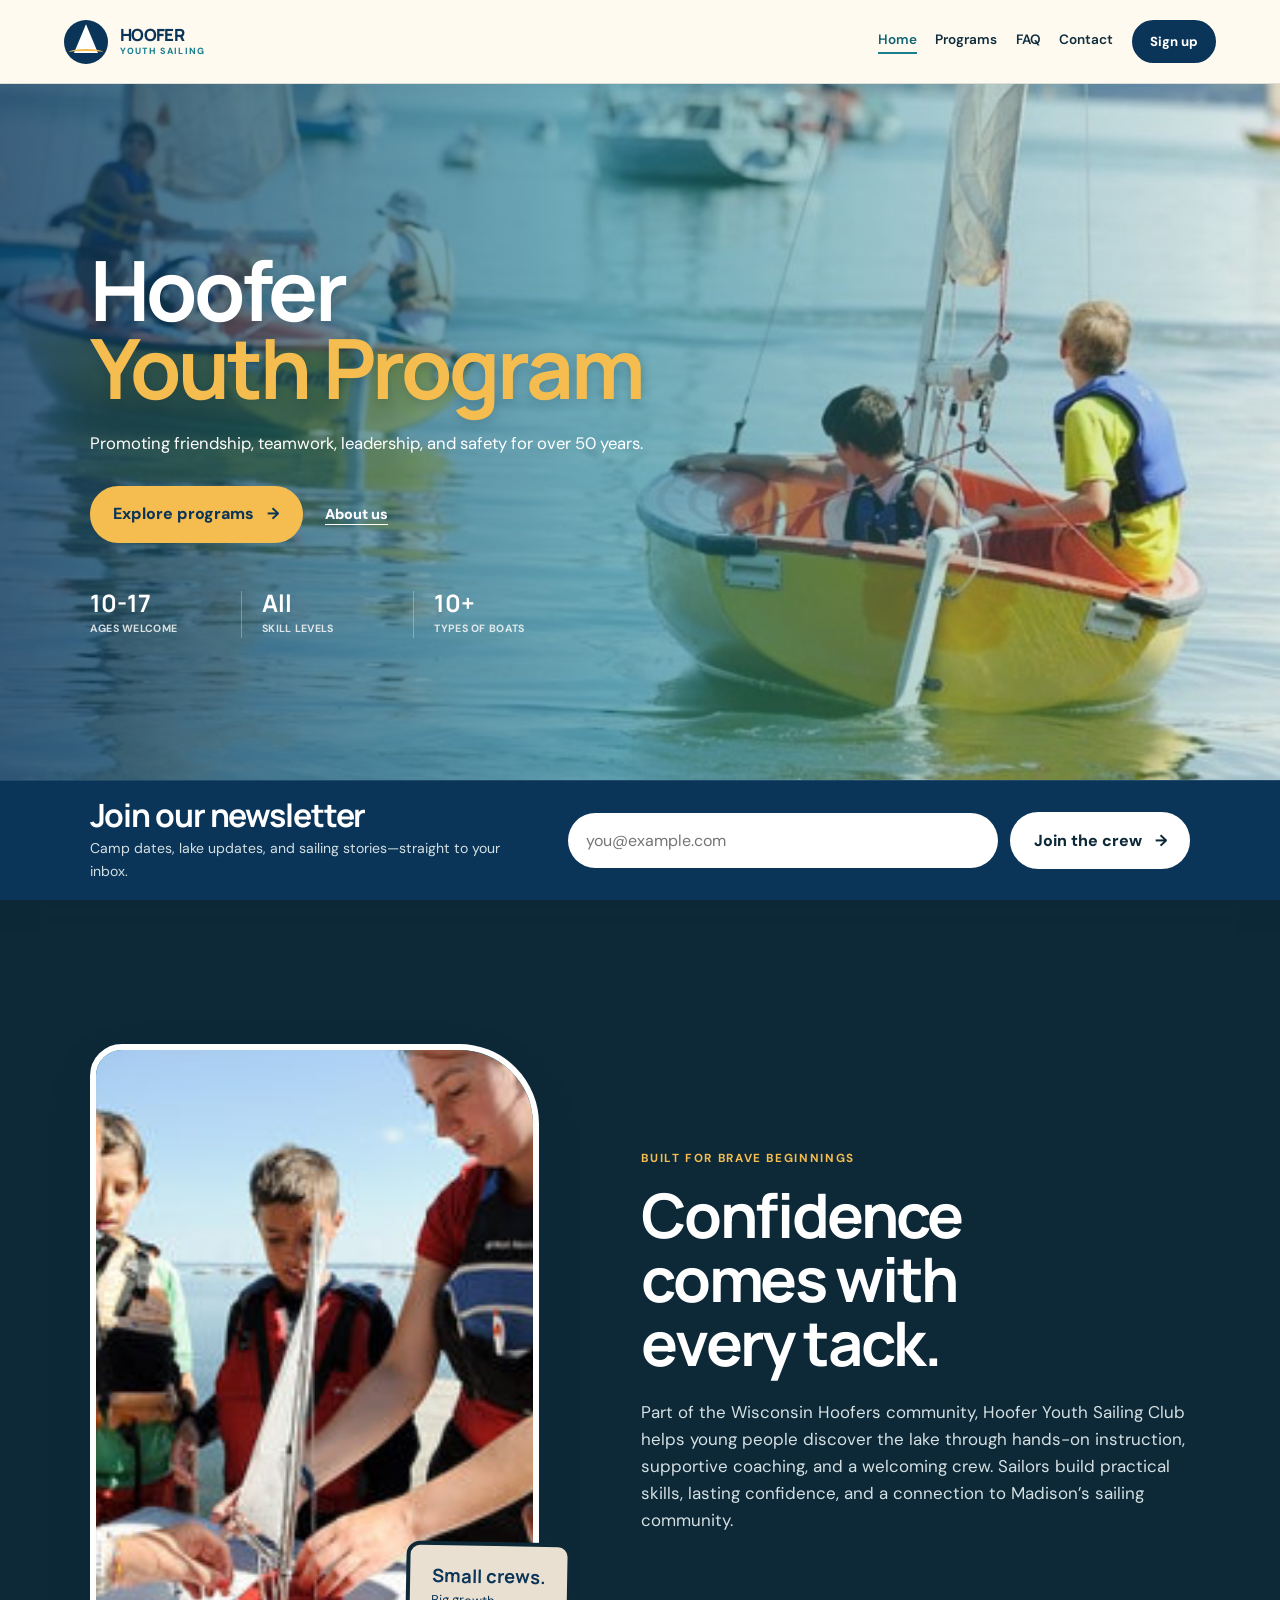
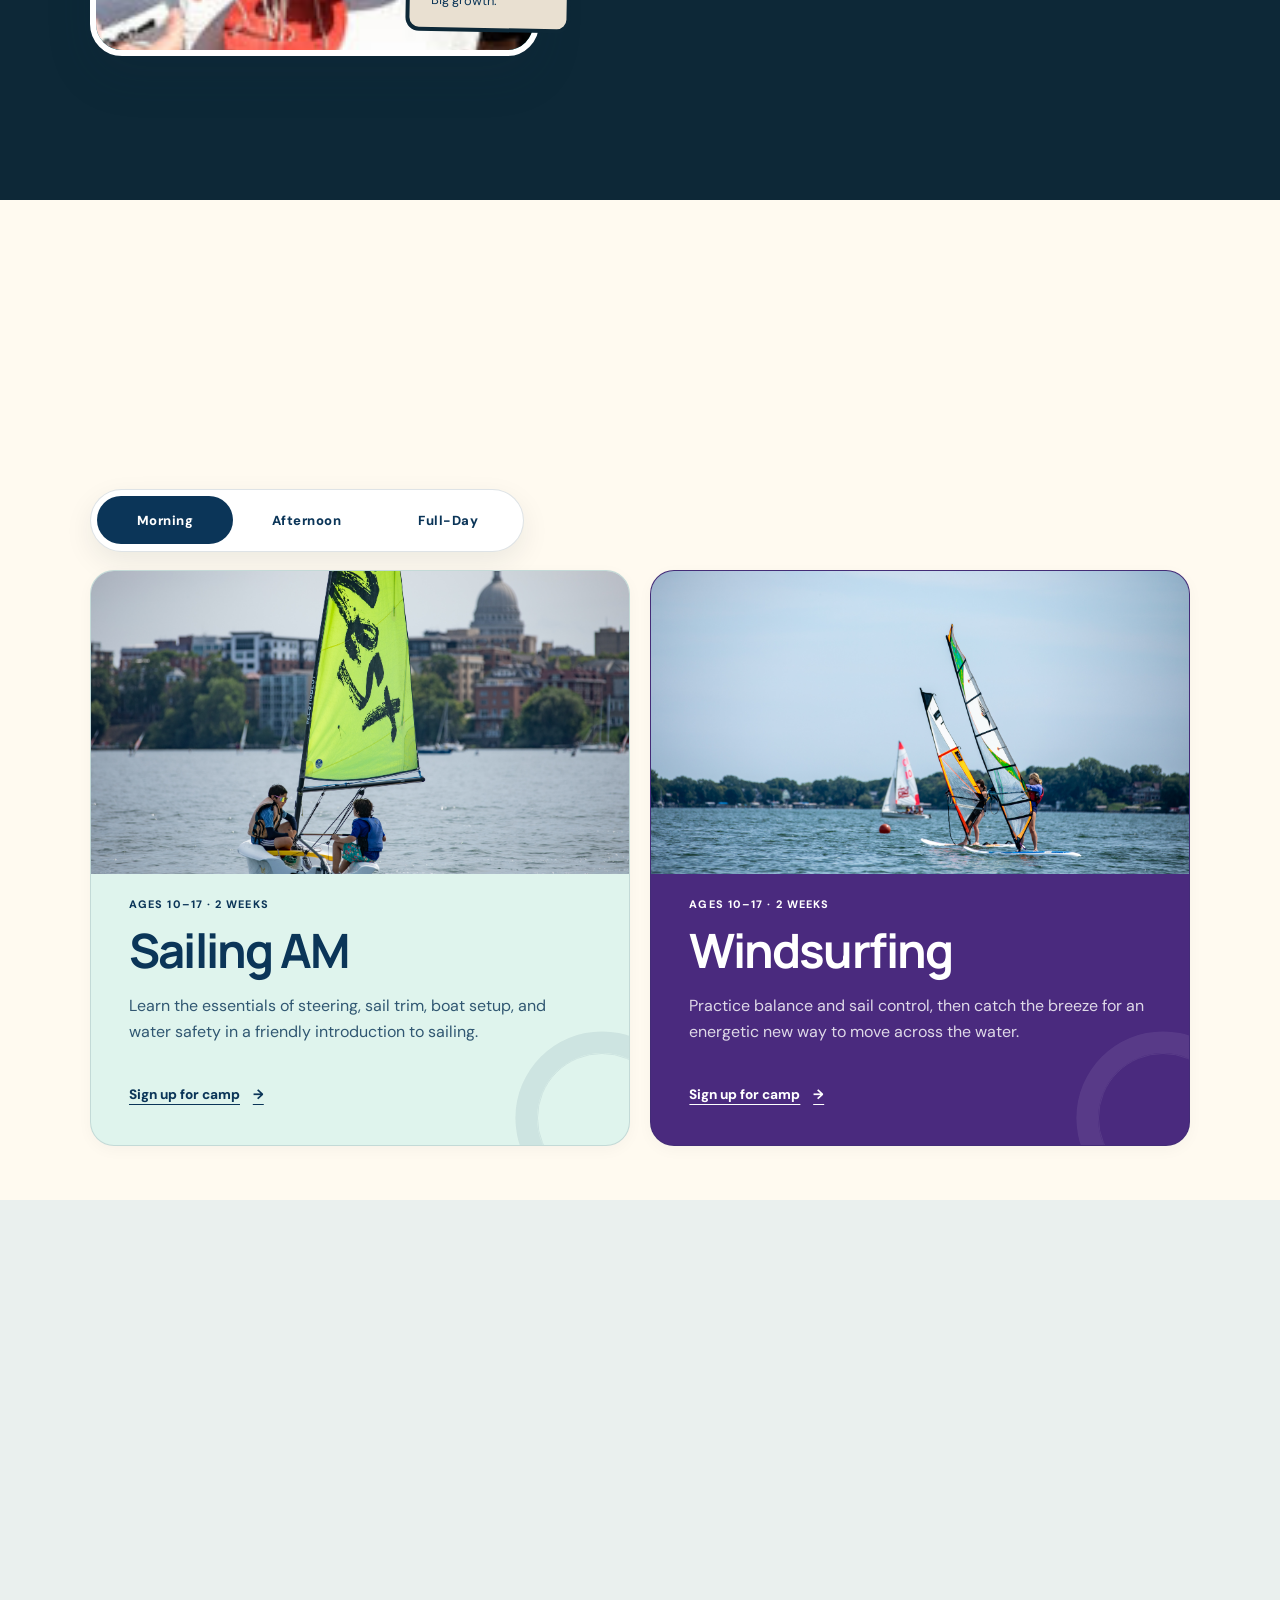
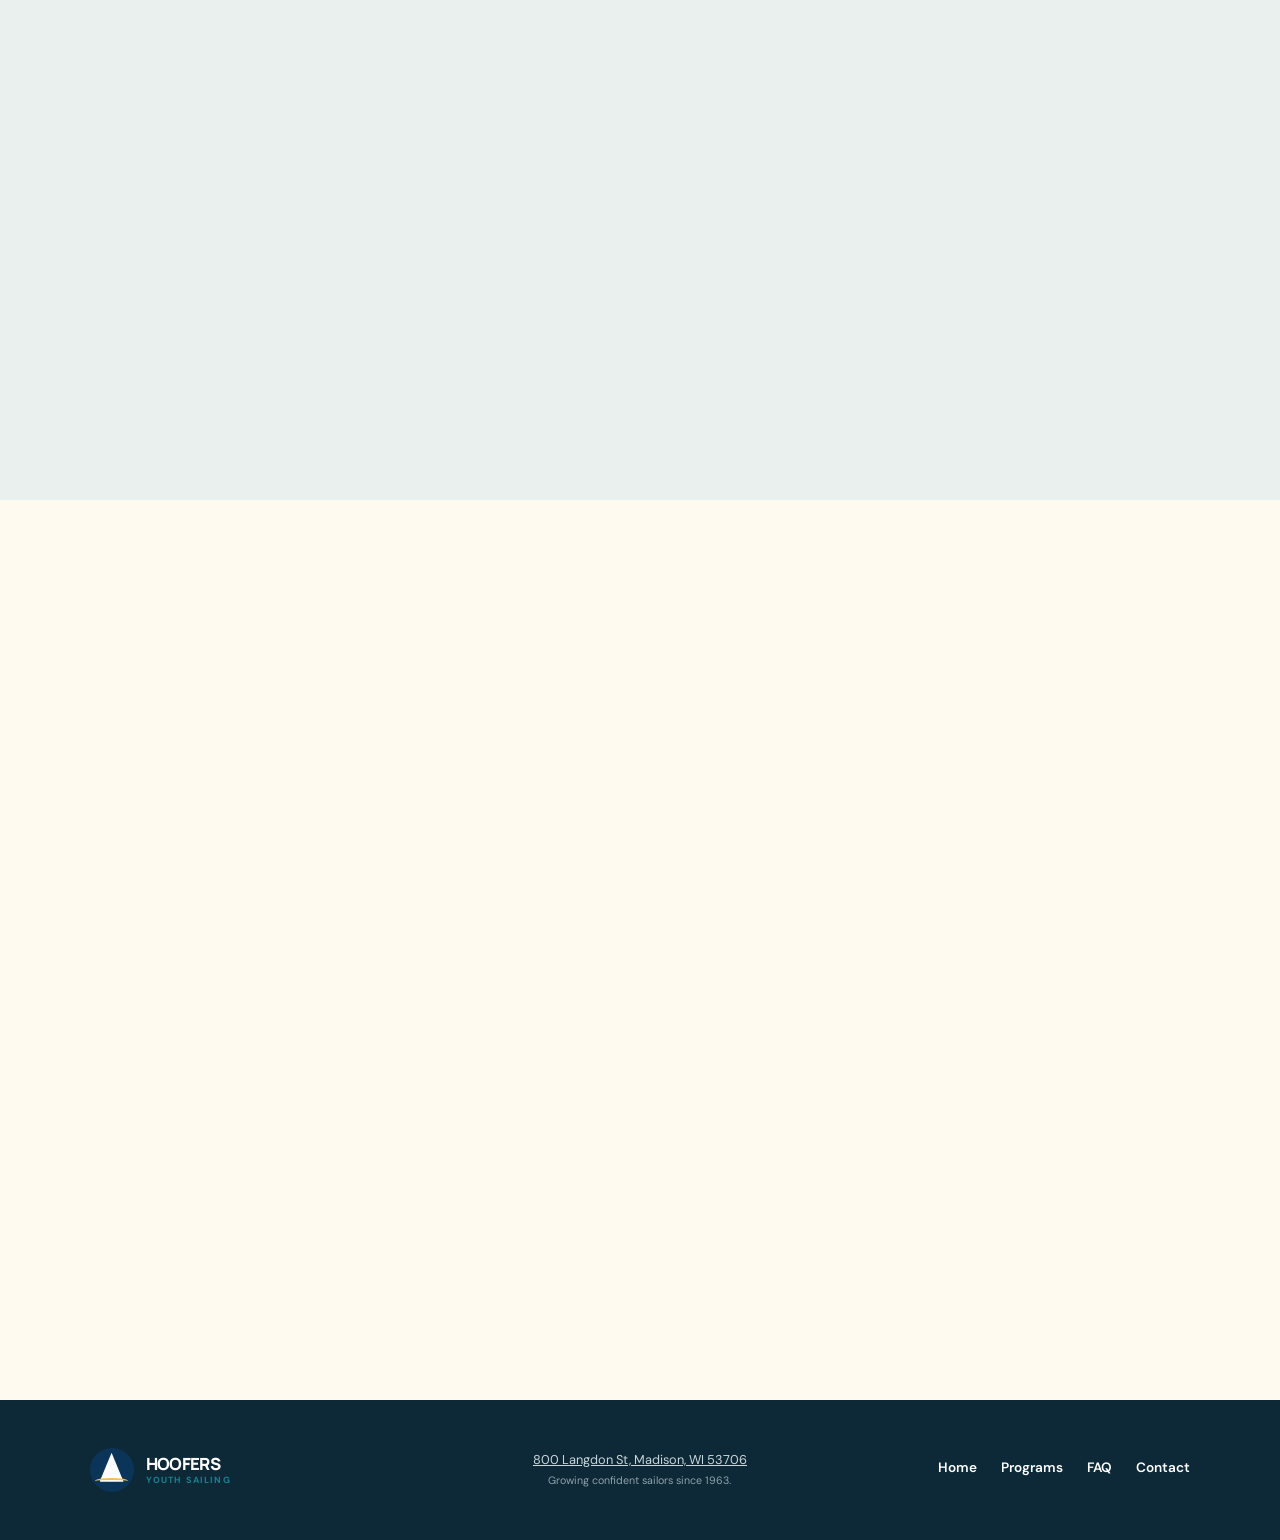
==== commit 774c690a: "added images to sailing AM and PM" ====
--- a/index.html
+++ b/index.html
@@ -85,7 +85,7 @@
         <div id="morning-courses" class="program-panel" role="tabpanel" aria-labelledby="morning-tab">
           <div class="program-grid program-grid-two">
             <article class="program-card program-discover">
-              <div class="program-image-placeholder" aria-hidden="true"><span>Image placeholder</span></div>
+              <img class="program-image" src="assets/SailingAM.jpg" alt="Young sailor learning to sail in the morning">
               <p class="program-meta">Ages 10–17 · 2 weeks</p><h3>Sailing AM</h3>
               <p>Learn the essentials of steering, sail trim, boat setup, and water safety in a friendly introduction to sailing.</p>
               <button type="button" data-camp-signup>Sign up for camp <span aria-hidden="true">→</span></button>
@@ -102,7 +102,7 @@
         <div id="afternoon-courses" class="program-panel" role="tabpanel" aria-labelledby="afternoon-tab" hidden>
           <div class="program-grid program-grid-two">
             <article class="program-card program-discover">
-              <div class="program-image-placeholder" aria-hidden="true"><span>Image placeholder</span></div>
+              <img class="program-image" src="assets/SailingPM.jpg" alt="Young sailor learning to sail in the afternoon">
               <p class="program-meta">Ages 10–17 · 2 weeks</p><h3>Sailing PM</h3>
               <p>Learn the essentials of steering, sail trim, boat setup, and water safety in a friendly introduction to sailing.</p>
               <button type="button" data-camp-signup>Sign up for camp <span aria-hidden="true">→</span></button>
@@ -119,19 +119,19 @@
         <div id="full-day-courses" class="program-panel" role="tabpanel" aria-labelledby="full-day-tab" hidden>
           <div class="program-grid">
             <article class="program-card program-intro">
-              <div class="program-image-placeholder" aria-hidden="true"><span>Image placeholder</span></div>
+              <img class="program-image" src="assets/Intro%20Daycamp.jpg" alt="Young sailors learning the basics in Intro to Sailing">
               <p class="program-meta">Ages 10–17 · 1 week</p><h3>Intro to Sailing</h3>
               <p>Get comfortable on the water while learning basic steering, sail control, boat setup, and essential safety skills.</p>
               <button type="button" data-camp-signup>Sign up for camp <span aria-hidden="true">→</span></button>
             </article>
             <article class="program-card program-discover">
-              <div class="program-image-placeholder" aria-hidden="true"><span>Image placeholder</span></div>
+              <img class="program-image" src="assets/Daycamp.jpg" alt="Young sailors participating in sailing day camp">
               <p class="program-meta">Ages 10–17 · 1 week</p><h3>Sailing Day Camp</h3>
               <p>Spend a full week learning sailing fundamentals through games, teamwork, and plenty of supported lake time.</p>
               <button type="button" data-camp-signup>Sign up for camp <span aria-hidden="true">→</span></button>
             </article>
             <article class="program-card program-lead">
-              <div class="program-image-placeholder" aria-hidden="true"><span>Image placeholder</span></div>
+              <img class="program-image" src="assets/ADV%20Daycamp.jpg" alt="Advanced day campers sailing together">
               <p class="program-meta">Ages 10–17 · 1 week</p><h3>Advanced Day Camp</h3>
               <p>Sharpen racing, strategy, and leadership skills during a fast-moving week for experienced young sailors.</p>
               <button type="button" data-camp-signup>Sign up for camp <span aria-hidden="true">→</span></button>
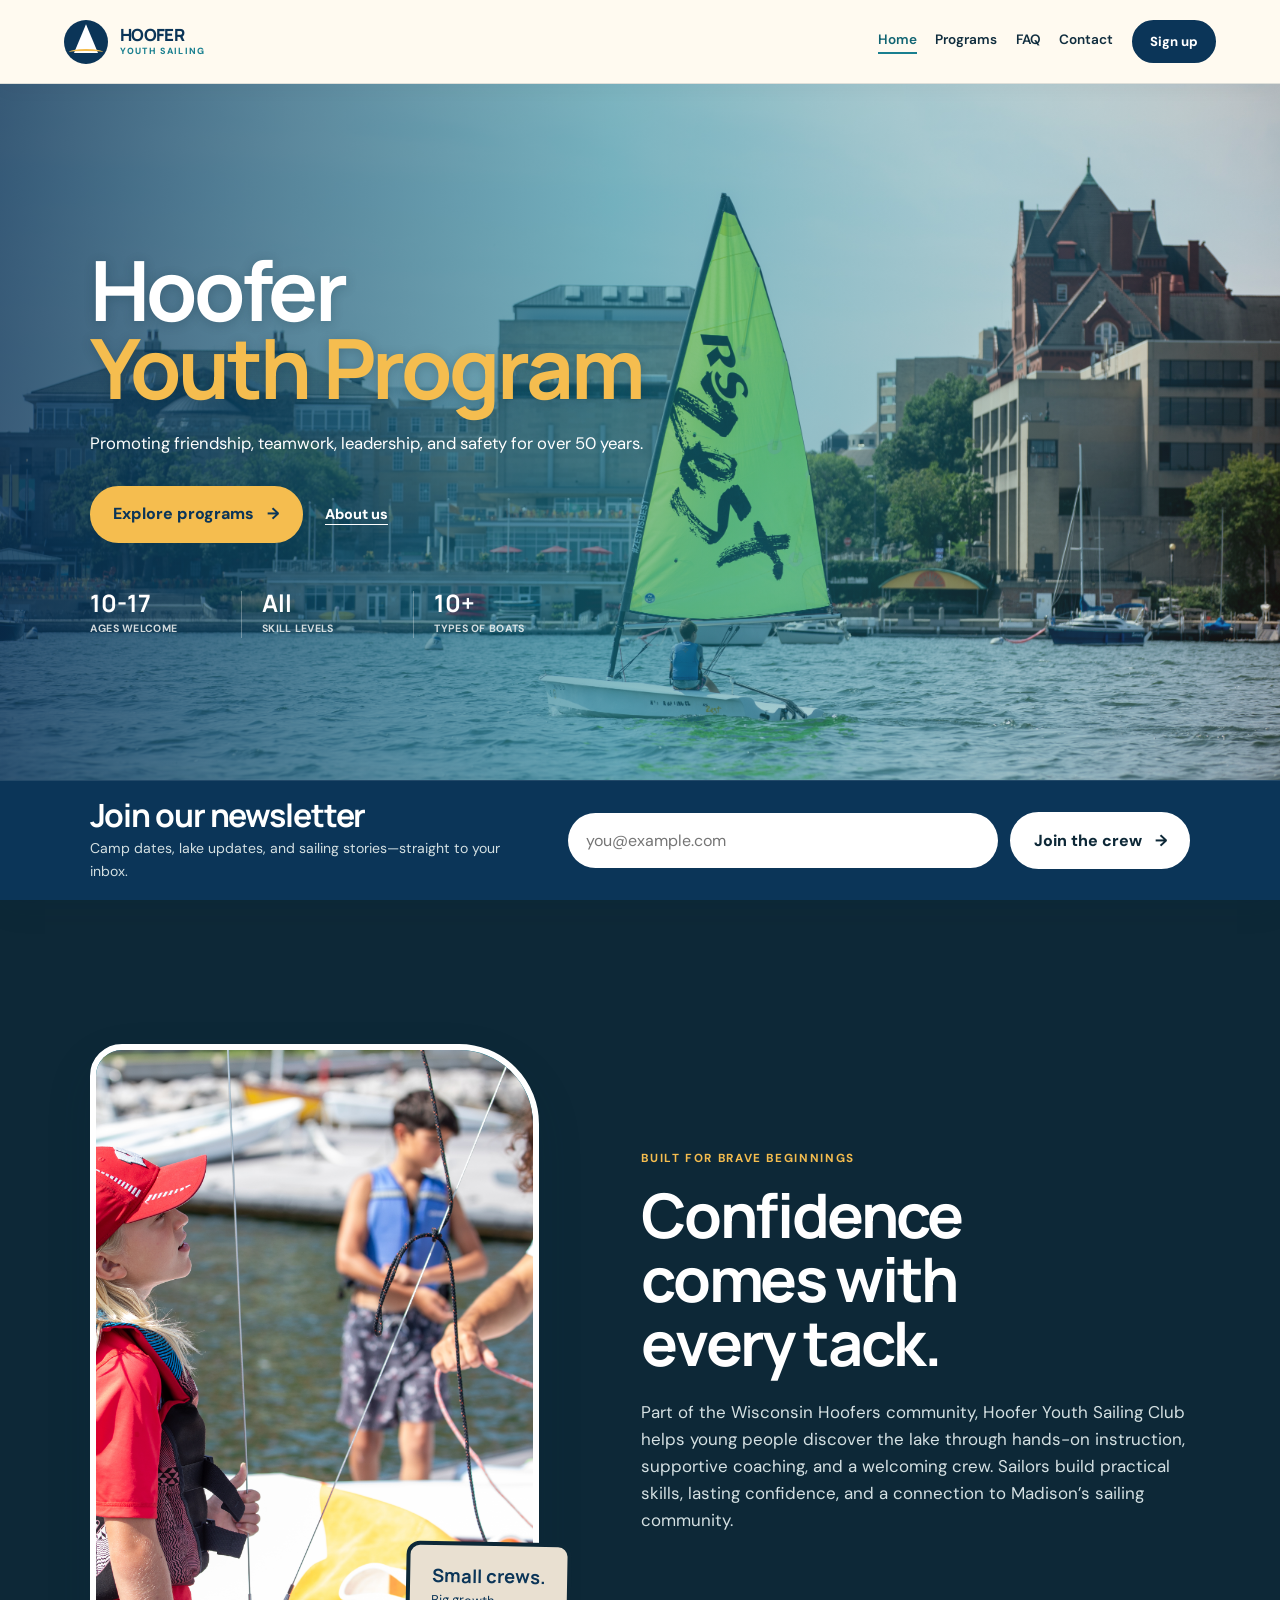
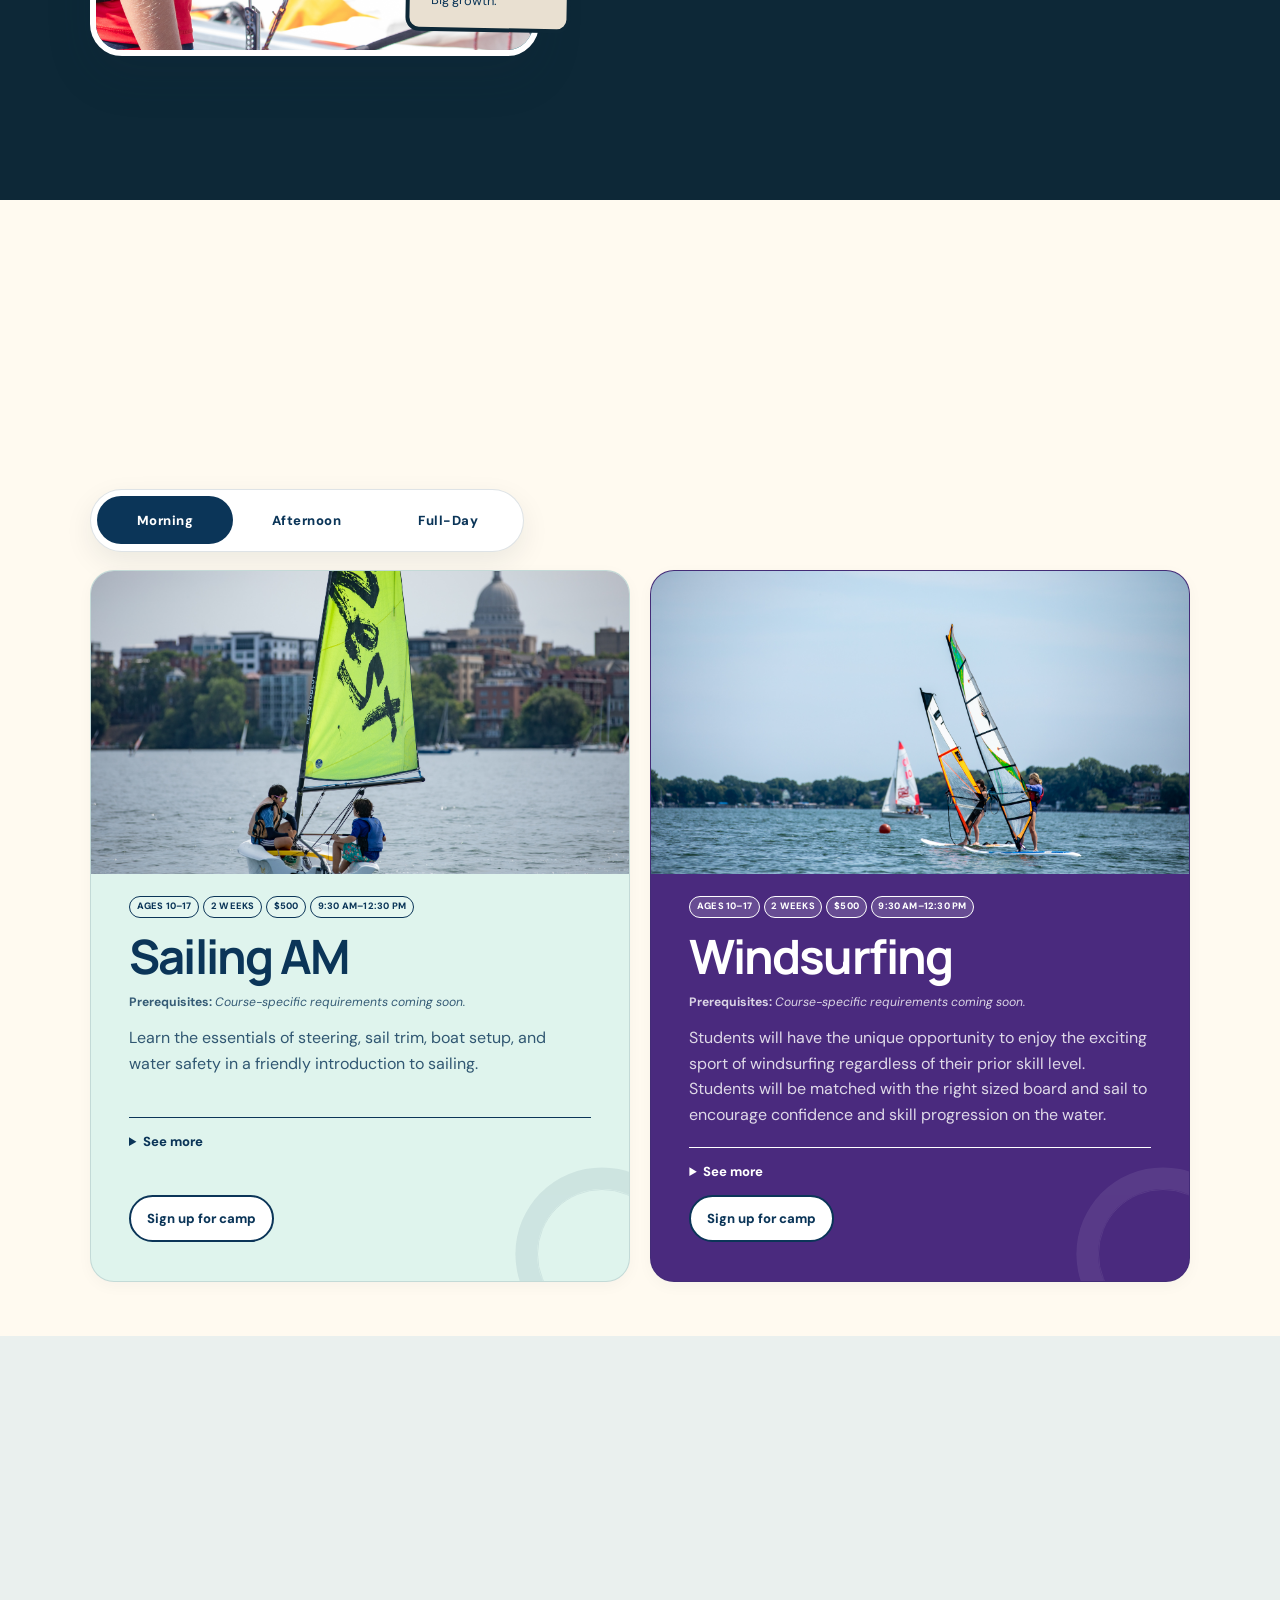
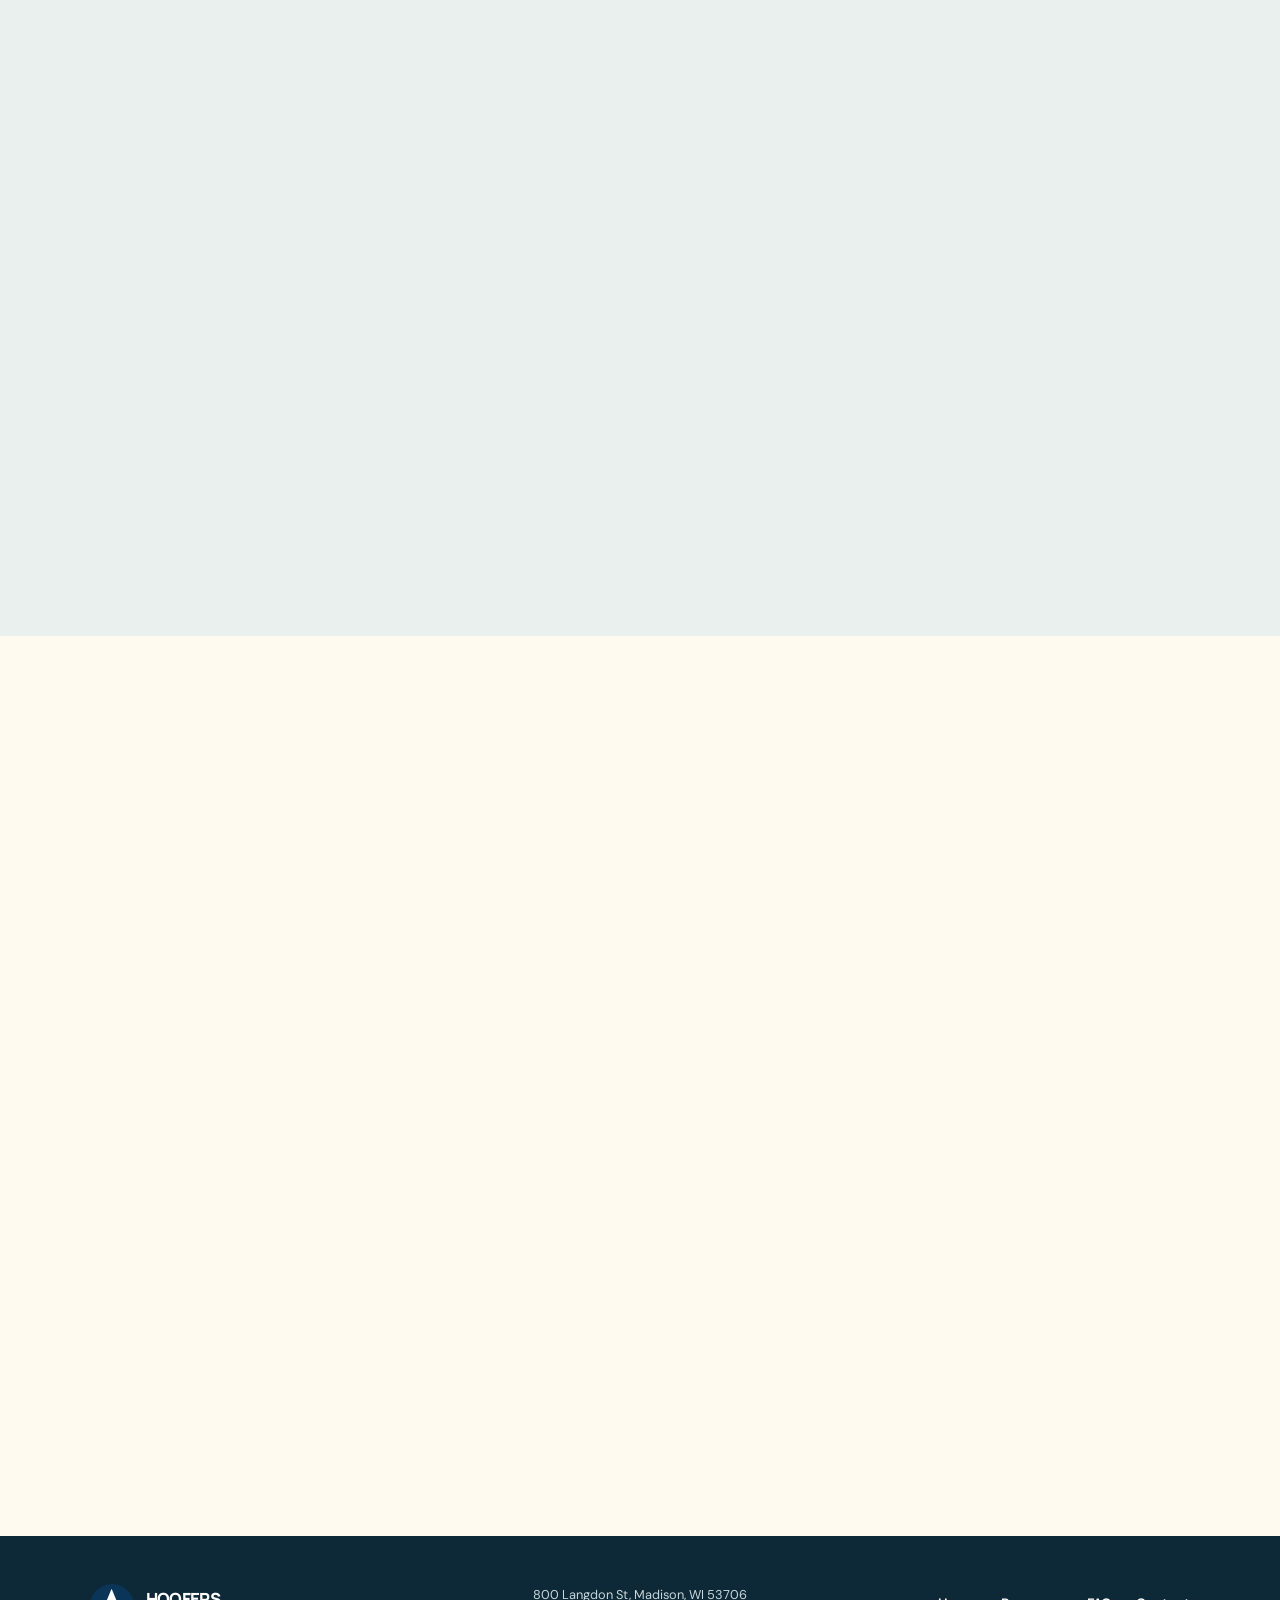
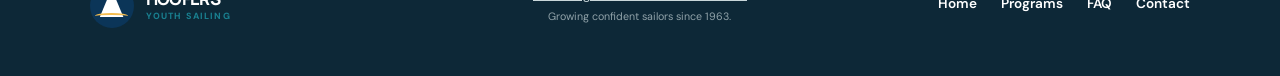
==== commit 9b97420b: "Updated course learning targets and added the prerequesite label to each course." ====
--- a/index.html
+++ b/index.html
@@ -86,15 +86,37 @@
           <div class="program-grid program-grid-two">
             <article class="program-card program-discover">
               <img class="program-image" src="assets/SailingAM.jpg" alt="Young sailor learning to sail in the morning">
-              <p class="program-meta">Ages 10–17 · 2 weeks</p><h3>Sailing AM</h3>
+              <p class="program-meta"><span>Ages 10–17</span><span>2 weeks</span><span>$500</span><span>9:30 AM–12:30 PM</span></p>
+              <h3>Sailing AM</h3>
+              <p class="program-prerequisite"><strong>Prerequisites:</strong> Course-specific requirements coming soon.</p>
               <p>Learn the essentials of steering, sail trim, boat setup, and water safety in a friendly introduction to sailing.</p>
-              <button type="button" data-camp-signup>Sign up for camp <span aria-hidden="true">→</span></button>
+              <details class="program-more">
+                <summary>See more</summary>
+                <h4>Learning objectives:</h4>
+                <ul>
+                  <li>Skill focus placeholder</li>
+                  <li>Daily activity placeholder</li>
+                  <li>What to bring placeholder</li>
+                </ul>
+              </details>
+              <button class="program-signup" type="button" data-camp-signup>Sign up for camp</button>
             </article>
             <article class="program-card program-windsurf">
               <img class="program-image" src="assets/windsurfing.jpg" alt="Young sailor windsurfing on the lake">
-              <p class="program-meta">Ages 10–17 · 2 weeks</p><h3>Windsurfing</h3>
-              <p>Practice balance and sail control, then catch the breeze for an energetic new way to move across the water.</p>
-              <button type="button" data-camp-signup>Sign up for camp <span aria-hidden="true">→</span></button>
+              <p class="program-meta"><span>Ages 10–17</span><span>2 weeks</span><span>$500</span><span>9:30 AM–12:30 PM</span></p>
+              <h3>Windsurfing</h3>
+              <p class="program-prerequisite"><strong>Prerequisites:</strong> Course-specific requirements coming soon.</p>
+              <p>Students will have the unique opportunity to enjoy the exciting sport of windsurfing regardless of their prior skill level. Students will be matched with the right sized board and sail to encourage confidence and skill progression on the water.</p>
+              <details class="program-more">
+                <summary>See more</summary>
+                <h4>Learning objectives:</h4>
+                <ul>
+                  <li>Skill focus placeholder</li>
+                  <li>Daily activity placeholder</li>
+                  <li>What to bring placeholder</li>
+                </ul>
+              </details>
+              <button class="program-signup" type="button" data-camp-signup>Sign up for camp</button>
             </article>
           </div>
         </div>
@@ -103,15 +125,37 @@
           <div class="program-grid program-grid-two">
             <article class="program-card program-discover">
               <img class="program-image" src="assets/SailingPM.jpg" alt="Young sailor learning to sail in the afternoon">
-              <p class="program-meta">Ages 10–17 · 2 weeks</p><h3>Sailing PM</h3>
+              <p class="program-meta"><span>Ages 10–17</span><span>2 weeks</span><span>$500</span><span>1:30 PM–4:30 PM</span></p>
+              <h3>Sailing PM</h3>
+              <p class="program-prerequisite"><strong>Prerequisites:</strong> Course-specific requirements coming soon.</p>
               <p>Learn the essentials of steering, sail trim, boat setup, and water safety in a friendly introduction to sailing.</p>
-              <button type="button" data-camp-signup>Sign up for camp <span aria-hidden="true">→</span></button>
+              <details class="program-more">
+                <summary>See more</summary>
+                <h4>Learning objectives:</h4>
+                <ul>
+                  <li>Skill focus placeholder</li>
+                  <li>Daily activity placeholder</li>
+                  <li>What to bring placeholder</li>
+                </ul>
+              </details>
+              <button class="program-signup" type="button" data-camp-signup>Sign up for camp</button>
             </article>
             <article class="program-card program-keelboat">
               <img class="program-image" src="assets/keelboat.jpg" alt="Young sailors aboard a keelboat">
-              <p class="program-meta">Ages 10–17 · 2 weeks</p><h3>Keelboat Clinic</h3>
-              <p>Learn the fundamentals of keelboat sailing, including boat handling, navigation, and safety protocols.</p>
-              <button type="button" data-camp-signup>Sign up for camp <span aria-hidden="true">→</span></button>
+              <p class="program-meta"><span>Ages 10–17</span><span>2 weeks</span><span>$500</span><span>1:30 PM–4:30 PM</span></p>
+              <h3>Keelboat Clinic</h3>
+              <p class="program-prerequisite"><strong>Prerequisites:</strong> Course-specific requirements coming soon.</p>
+              <p>In this course, students will sail on one of the many Hoofer keelboats ranging from our 33ft racers to a relaxing sail on one of our cruisers. Students will sail among a small crew of young sailors taking turns skippering and crewing as a team led by our specialized keelboat instructors.</p>
+              <details class="program-more">
+                <summary>See more</summary>
+                <h4>Learning objectives:</h4>
+                <ul>
+                  <li>Skill focus placeholder</li>
+                  <li>Daily activity placeholder</li>
+                  <li>What to bring placeholder</li>
+                </ul>
+              </details>
+              <button class="program-signup" type="button" data-camp-signup>Sign up for camp</button>
             </article>
           </div>
         </div>
@@ -120,21 +164,69 @@
           <div class="program-grid">
             <article class="program-card program-intro">
               <img class="program-image" src="assets/Intro%20Daycamp.jpg" alt="Young sailors learning the basics in Intro to Sailing">
-              <p class="program-meta">Ages 10–17 · 1 week</p><h3>Intro to Sailing</h3>
-              <p>Get comfortable on the water while learning basic steering, sail control, boat setup, and essential safety skills.</p>
-              <button type="button" data-camp-signup>Sign up for camp <span aria-hidden="true">→</span></button>
+              <p class="program-meta"><span>Ages 10–17</span><span>1 week</span><span>$500</span><span>10:00 AM–4:00 PM</span></p>
+              <h3>Intro to Sailing</h3>
+              <p class="program-prerequisite"><strong>Prerequisites:</strong> Course-specific requirements coming soon.</p>
+              <p>Students will learn the fundamentals of sailing through hands-on instruction, interactive chalk talks, and on the water activities. Students start by sailing our Badger Sloops in small groups with their instructors, and progress to sailing our RS Zests or Badger Techs with their peers.</p>
+              <details class="program-more">
+                <summary>See more</summary>
+                <h4>Learning objectives:</h4>
+                <ul>
+                  <li>Intro to rigging and derigging</li>
+                  <li>Sail in any direction</li>
+                  <li>Basic sail trim</li>
+                  <li>Intro to boat parts</li>
+                  <li>Safe capsize recovery</li>
+                  <li>Tacking and gybing</li>
+                  <li>Proper launching and landing on the pier</li>
+                  <li>Basic knot tying</li>
+                </ul>
+              </details>
+              <button class="program-signup" type="button" data-camp-signup>Sign up for camp</button>
             </article>
             <article class="program-card program-discover">
               <img class="program-image" src="assets/Daycamp.jpg" alt="Young sailors participating in sailing day camp">
-              <p class="program-meta">Ages 10–17 · 1 week</p><h3>Sailing Day Camp</h3>
-              <p>Spend a full week learning sailing fundamentals through games, teamwork, and plenty of supported lake time.</p>
-              <button type="button" data-camp-signup>Sign up for camp <span aria-hidden="true">→</span></button>
+              <p class="program-meta"><span>Ages 10–17</span><span>1 week</span><span>$500</span><span>10:00 AM–4:00 PM</span></p>
+              <h3>Sailing Day Camp</h3>
+              <p class="program-prerequisite"><strong>Prerequisites:</strong> Course-specific requirements coming soon.</p>
+              <p>Sailing Day Camp offers students the opportunity to hone their sailing and teambuilding skills on our RS Zests and Badger Techs. From day one, students will sail independently with a small crew of their peers. This course balances fun games and interactive lessons for a well rounded sailing experience.</p>
+              <details class="program-more">
+                <summary>See more</summary>
+                <h4>Learning objectives:</h4>
+                <ul>
+                  <li>Independent rigging and derigging</li>
+                  <li>Learn and identify all five points of sail</li>
+                  <li>Improving proper sail trim</li>
+                  <li>Improving on upwind sailing</li>
+                  <li>Crew management and teamwork</li>
+                  <li>Basic sailing terminology</li>
+                  <li>Intermediate knot tying</li>
+                  <li>Basic boat parts, sail controls, and their function</li>
+                </ul>
+              </details>
+              <button class="program-signup" type="button" data-camp-signup>Sign up for camp</button>
             </article>
             <article class="program-card program-lead">
               <img class="program-image" src="assets/ADV%20Daycamp.jpg" alt="Advanced day campers sailing together">
-              <p class="program-meta">Ages 10–17 · 1 week</p><h3>Advanced Day Camp</h3>
-              <p>Sharpen racing, strategy, and leadership skills during a fast-moving week for experienced young sailors.</p>
-              <button type="button" data-camp-signup>Sign up for camp <span aria-hidden="true">→</span></button>
+              <p class="program-meta"><span>Ages 10–17</span><span>1 week</span><span>$500</span><span>10:00 AM–4:00 PM</span></p>
+              <h3>Advanced Day Camp</h3>
+              <p class="program-prerequisite"><strong>Prerequisites:</strong> Course-specific requirements coming soon.</p>
+              <p>Advanced Sailing Day Camp builds off the foundation set from prior courses. Students will have the opportunity to sail our more advanced 420 and Topaz Ranger fleets. During this course, students will learn to work with their crew to complete sailing challenges and participate in fun sailing regattas with their peers.</p>
+              <details class="program-more">
+                <summary>See more</summary>
+                <h4>Learning objectives:</h4>
+                <ul>
+                  <li>Advanced dingy rigging and derigging</li>
+                  <li>Advanced sail control set up based on wind conditions</li>
+                  <li>Racing techniques</li>
+                  <li>Right of way rules</li>
+                  <li>Spinnaker sailing</li>
+                  <li>Advanced sailing maneuvers</li>
+                  <li>Advanced sailing terminology</li>
+                  <li>And much more!</li>
+                </ul>
+              </details>
+              <button class="program-signup" type="button" data-camp-signup>Sign up for camp</button>
             </article>
           </div>
         </div>
--- a/styles.css
+++ b/styles.css
@@ -83,7 +83,7 @@
 .hero {
   position: relative; display: grid; grid-template-columns: minmax(0, 43rem); align-items: center;
   min-height: calc(100vh - 5.25rem); padding: clamp(3.5rem, 7vw, 7.5rem) clamp(1.25rem, 7vw, 7.5rem) clamp(4rem, 7vw, 6.5rem);
-  background: linear-gradient(90deg, rgba(11, 53, 88, .76) 0%, rgba(25, 127, 143, .52) 48%, rgba(245, 189, 79, .08) 100%), url("assets/Techs.jpg") center 58% / cover no-repeat;
+  background: linear-gradient(90deg, rgba(11, 53, 88, .76) 0%, rgba(25, 127, 143, .52) 48%, rgba(245, 189, 79, .08) 100%), url("assets/HeroBanner.jpg") center 67% / cover no-repeat;
 }
 .hero-copy { position: relative; z-index: 2; max-width: 43rem; }
 .hero-copy .eyebrow { display: flex; align-items: center; gap: .7rem; }
@@ -130,7 +130,7 @@
 .program-panel[hidden] { display: none; }
 .program-grid { display: grid; grid-template-columns: repeat(3, 1fr); gap: 1.25rem; max-width: 85rem; margin: 0 auto; }
 .program-grid-two { grid-template-columns: repeat(2, minmax(0, 1fr)); }
-.program-card { --card-padding: clamp(1.5rem, 3vw, 2.4rem); position: relative; min-height: 29rem; padding: var(--card-padding); overflow: hidden; border: 1px solid var(--line); border-radius: var(--radius-lg); box-shadow: 0 .25rem .9rem rgba(13,40,55,.035); transition: transform .25s ease, box-shadow .25s ease; }
+.program-card { --card-padding: clamp(1.5rem, 3vw, 2.4rem); position: relative; display: flex; flex-direction: column; min-height: 29rem; padding: var(--card-padding); overflow: hidden; border: 1px solid var(--line); border-radius: var(--radius-lg); box-shadow: 0 .25rem .9rem rgba(13,40,55,.035); transition: transform .25s ease, box-shadow .25s ease; }
 .program-card:hover { transform: translateY(-.3rem); box-shadow: var(--shadow); }
 .program-card::after { content: ""; position: absolute; right: -2.4rem; bottom: -2.4rem; width: 8rem; height: 8rem; border: 1px solid currentColor; border-radius: 50%; opacity: .08; box-shadow: 0 0 0 1.25rem transparent, 0 0 0 1.35rem currentColor; }
 .program-discover { background: var(--seafoam); color: var(--navy); }
@@ -142,15 +142,24 @@
 .program-image-placeholder { display: grid; width: calc(100% + (2 * var(--card-padding))); aspect-ratio: 16 / 9; margin: calc(-1 * var(--card-padding)) calc(-1 * var(--card-padding)) 1.75rem; place-items: center; border: 0; border-radius: 0; background: rgba(255,255,255,.22); }
 .program-image { display: block; width: calc(100% + (2 * var(--card-padding))); max-width: none; aspect-ratio: 16 / 9; margin: calc(-1 * var(--card-padding)) calc(-1 * var(--card-padding)) 1.75rem; object-fit: cover; }
 .program-image-placeholder span { opacity: .66; font-size: .64rem; font-weight: 800; letter-spacing: .12em; text-transform: uppercase; }
-.program-meta { margin-bottom: .8rem; font-size: .68rem; font-weight: 800; letter-spacing: .1em; text-transform: uppercase; }
+.program-meta { display: flex; flex-wrap: nowrap; gap: .25rem; margin-bottom: .9rem; font-size: .58rem; font-weight: 800; letter-spacing: .02em; text-transform: uppercase; }
+.program-meta span { padding: .28rem .42rem; border: 1px solid currentColor; border-radius: 999px; background: rgba(255,255,255,.16); line-height: 1.2; white-space: nowrap; }
 .program-card h3 { max-width: 11ch; margin-bottom: 1.1rem; font-size: clamp(2.3rem, 3.7vw, 3.5rem); }
-.program-card > p:not(.program-meta) { min-height: 7.5rem; opacity: .82; }
-.program-card > button { position: relative; z-index: 2; display: inline-flex; gap: .8rem; padding: 0; border: 0; background: transparent; color: inherit; cursor: pointer; font: inherit; font-size: .85rem; font-weight: 800; text-decoration: underline; text-underline-offset: .3rem; }
+.program-prerequisite { margin: -.35rem 0 .9rem; font-size: .76rem; font-style: italic; line-height: 1.4; opacity: .8; }
+.program-prerequisite strong { font-style: normal; }
+.program-card > p:not(.program-meta):not(.program-prerequisite) { min-height: 7.5rem; opacity: .82; }
+.program-more { position: relative; z-index: 2; margin-top: .25rem; border-top: 1px solid currentColor; }
+.program-more summary { padding: .8rem 0; cursor: pointer; font-size: .82rem; font-weight: 800; }
+.program-more h4 { margin: .15rem 0 .5rem; font-size: .82rem; }
+.program-more ul { margin: 0 0 .9rem; padding-left: 1.2rem; font-size: .82rem; }
+.program-more li + li { margin-top: .35rem; }
+.program-signup { position: relative; z-index: 2; align-self: flex-start; margin-top: auto; padding: .7rem 1rem; border: 2px solid var(--navy); border-radius: 999px; background: var(--white); color: var(--navy); cursor: pointer; font: inherit; font-size: .82rem; font-weight: 800; text-decoration: none; }
+.program-signup:hover { background: var(--cream); }
 
 .confidence { display: grid; grid-template-columns: minmax(20rem, .9fr) minmax(26rem, 1.1fr); gap: clamp(3rem, 8vw, 8rem); align-items: center; background: var(--navy-deep); color: var(--white); }
 .confidence-visual { position: relative; min-height: 43rem; }
 .confidence-image { position: absolute; inset: 0; overflow: hidden; border: .4rem solid var(--white); border-radius: 2rem 5rem 2rem 2rem; background-color: var(--ocean); box-shadow: var(--shadow); }
-.confidence-image::before { content: ""; position: absolute; inset: -6%; background: url("assets/Youth_Sailing1.jpg") center / cover no-repeat; }
+.confidence-image::before { content: ""; position: absolute; inset: -6%; background: url("assets/Instruction_1.jpg") 68% center / cover no-repeat; }
 .confidence-note { position: absolute; right: -2rem; bottom: 1.5rem; padding: 1rem 1.35rem; border: .25rem solid var(--navy-deep); border-radius: var(--radius-sm); background: var(--sand); color: var(--navy); font-size: .8rem; transform: rotate(1deg); }
 .confidence-note strong { font-family: var(--font-display); font-size: 1.15rem; }
 .confidence-copy .eyebrow { color: var(--sunny); }
@@ -220,7 +229,7 @@
   .program-panel { margin-top: clamp(1rem, 2vh, 1.5rem); }
   .program-card { min-height: clamp(22rem, 46vh, 26rem); }
   .program-image-placeholder, .program-image { margin-bottom: clamp(1.25rem, 2.5vh, 1.75rem); }
-  .program-card > p:not(.program-meta) { min-height: clamp(4.5rem, 8vh, 6rem); }
+  .program-card > p:not(.program-meta):not(.program-prerequisite) { min-height: clamp(4.5rem, 8vh, 6rem); }
   .confidence-visual { min-height: min(68vh, 40rem); }
   .gallery-heading { margin-bottom: clamp(1.25rem, 3vh, 2rem); }
   .slideshow { width: 100%; max-width: min(85rem, 112vh); }
@@ -242,7 +251,7 @@
   .primary-nav.is-open { display: flex; flex-direction: column; }
   .primary-nav > a:not(.button) { min-height: 3rem; padding: .75rem; }
   .primary-nav .button { margin-top: .5rem; }
-  .hero { grid-template-columns: 1fr; min-height: auto; padding: 4rem 1.25rem 3rem; background-position: center, 62% center; }
+  .hero { grid-template-columns: 1fr; min-height: auto; padding: 4rem 1.25rem 3rem; background-position: center, 70% center; }
   .hero-copy { max-width: none; }
   .hero h1 { font-size: clamp(3.4rem, 16vw, 5.6rem); }
   .trust-list { margin-top: 2.5rem; }
@@ -257,6 +266,7 @@
   .program-card { min-height: 25rem; }
   .confidence { grid-template-columns: 1fr; gap: 4rem; }
   .confidence-visual { min-height: 30rem; }
+  .confidence-image::before { background-position: 72% center; }
   .confidence-note { right: -.4rem; }
   .slideshow-viewport { aspect-ratio: 4 / 3; border-radius: 2rem 4rem 2rem 2rem; }
   .slideshow-slide figcaption { right: 1rem; bottom: 1rem; left: 1rem; }
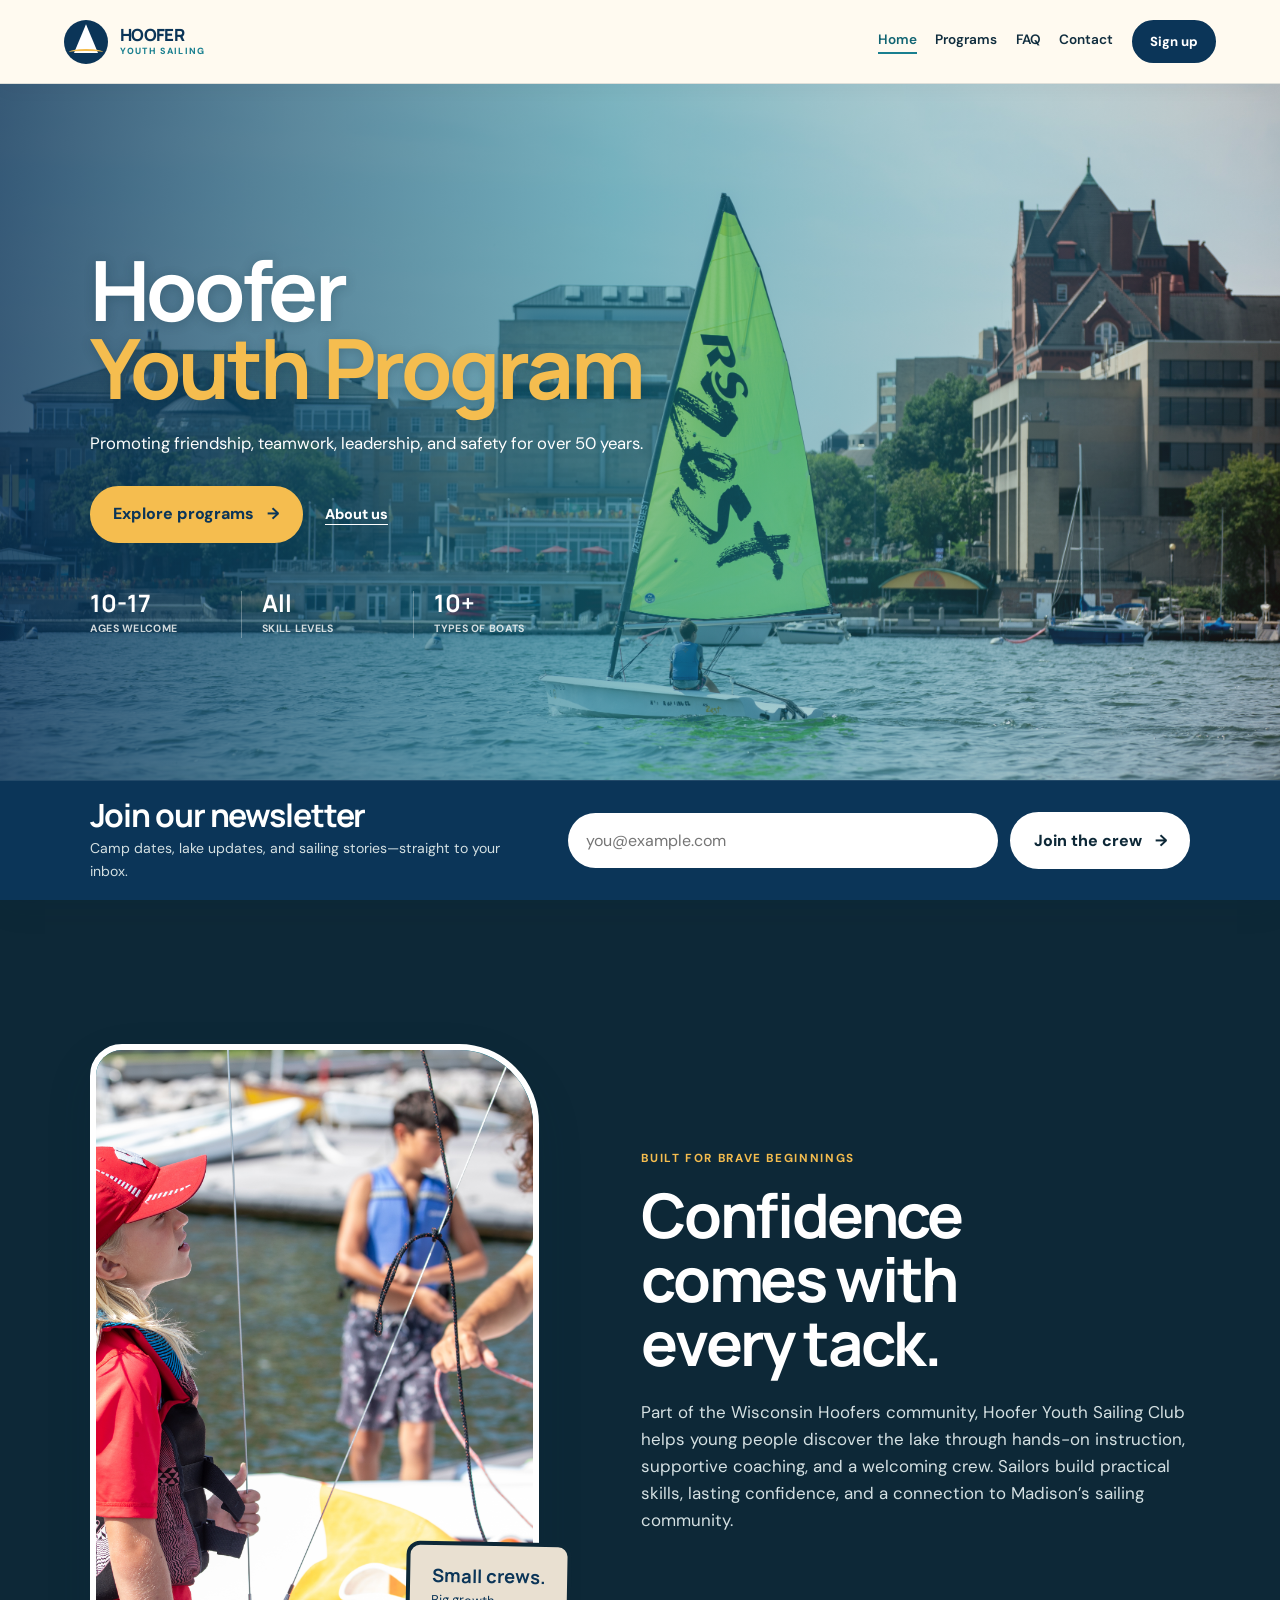
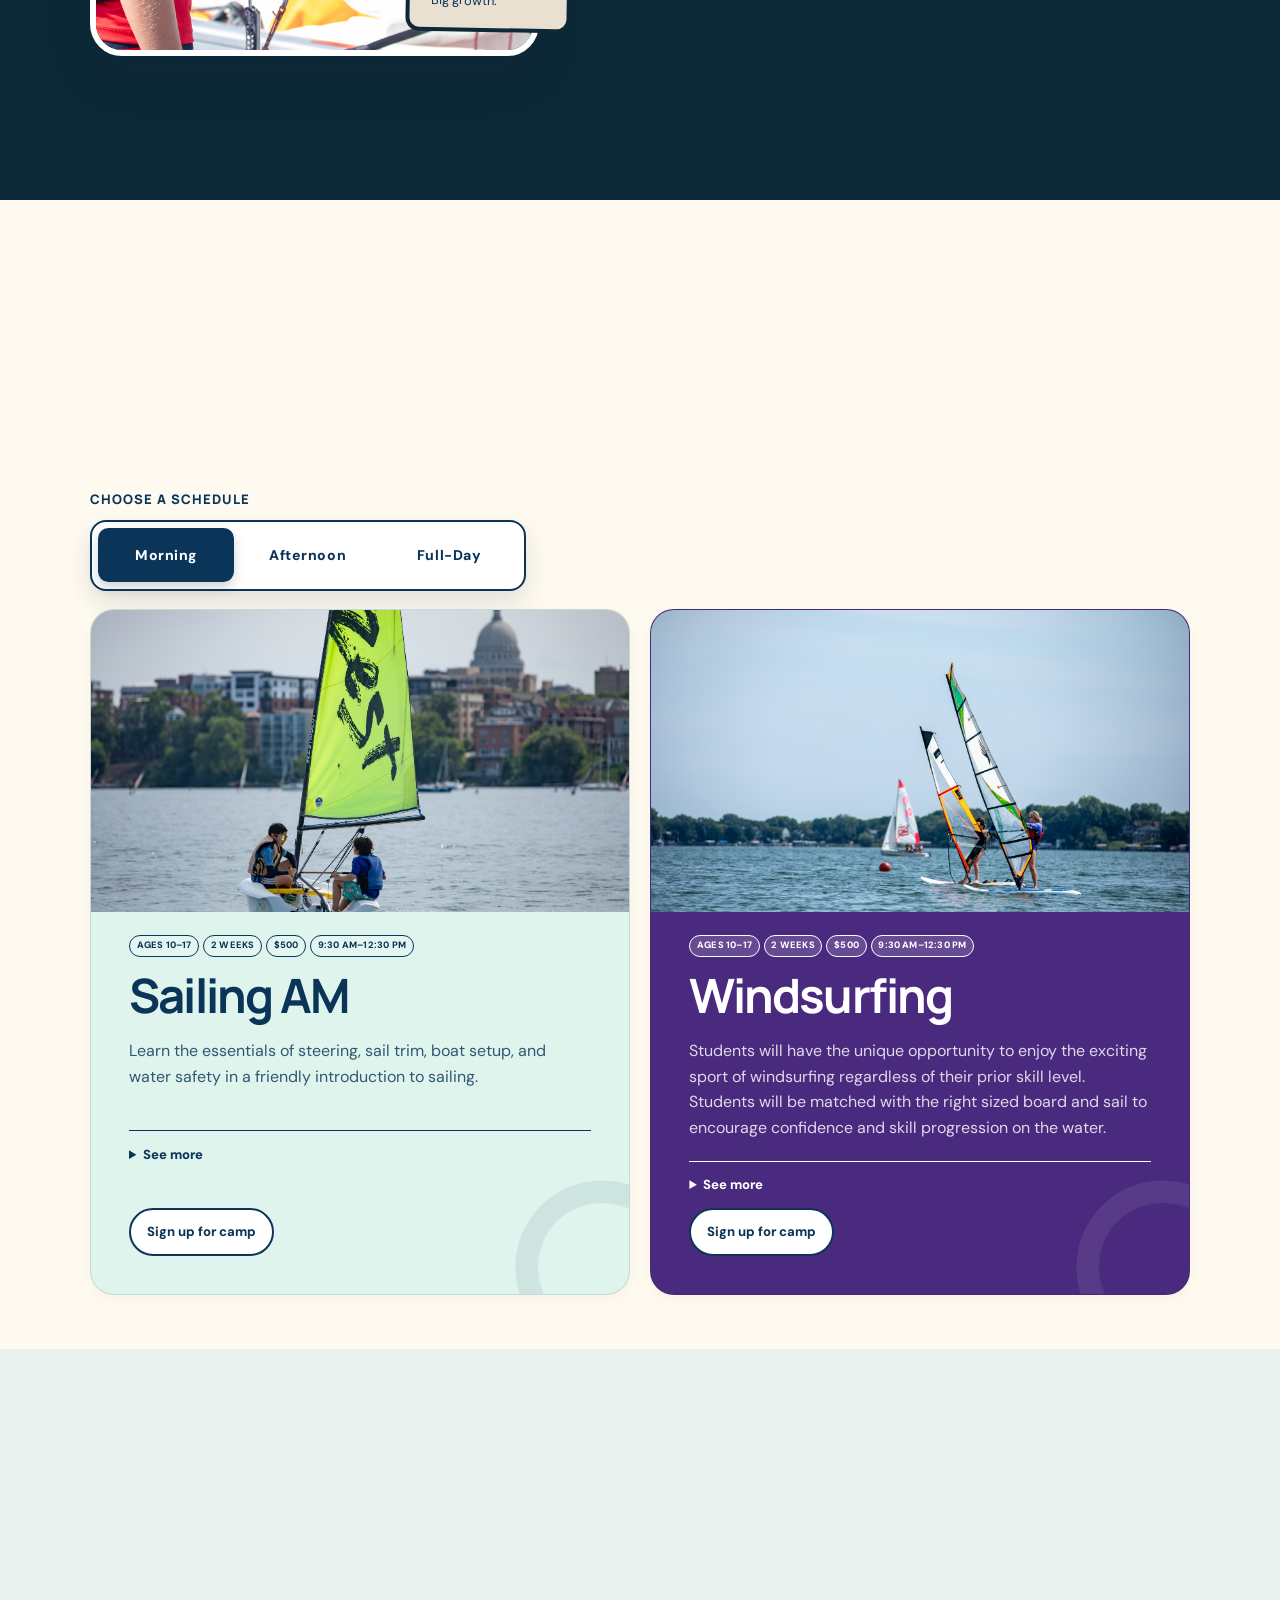
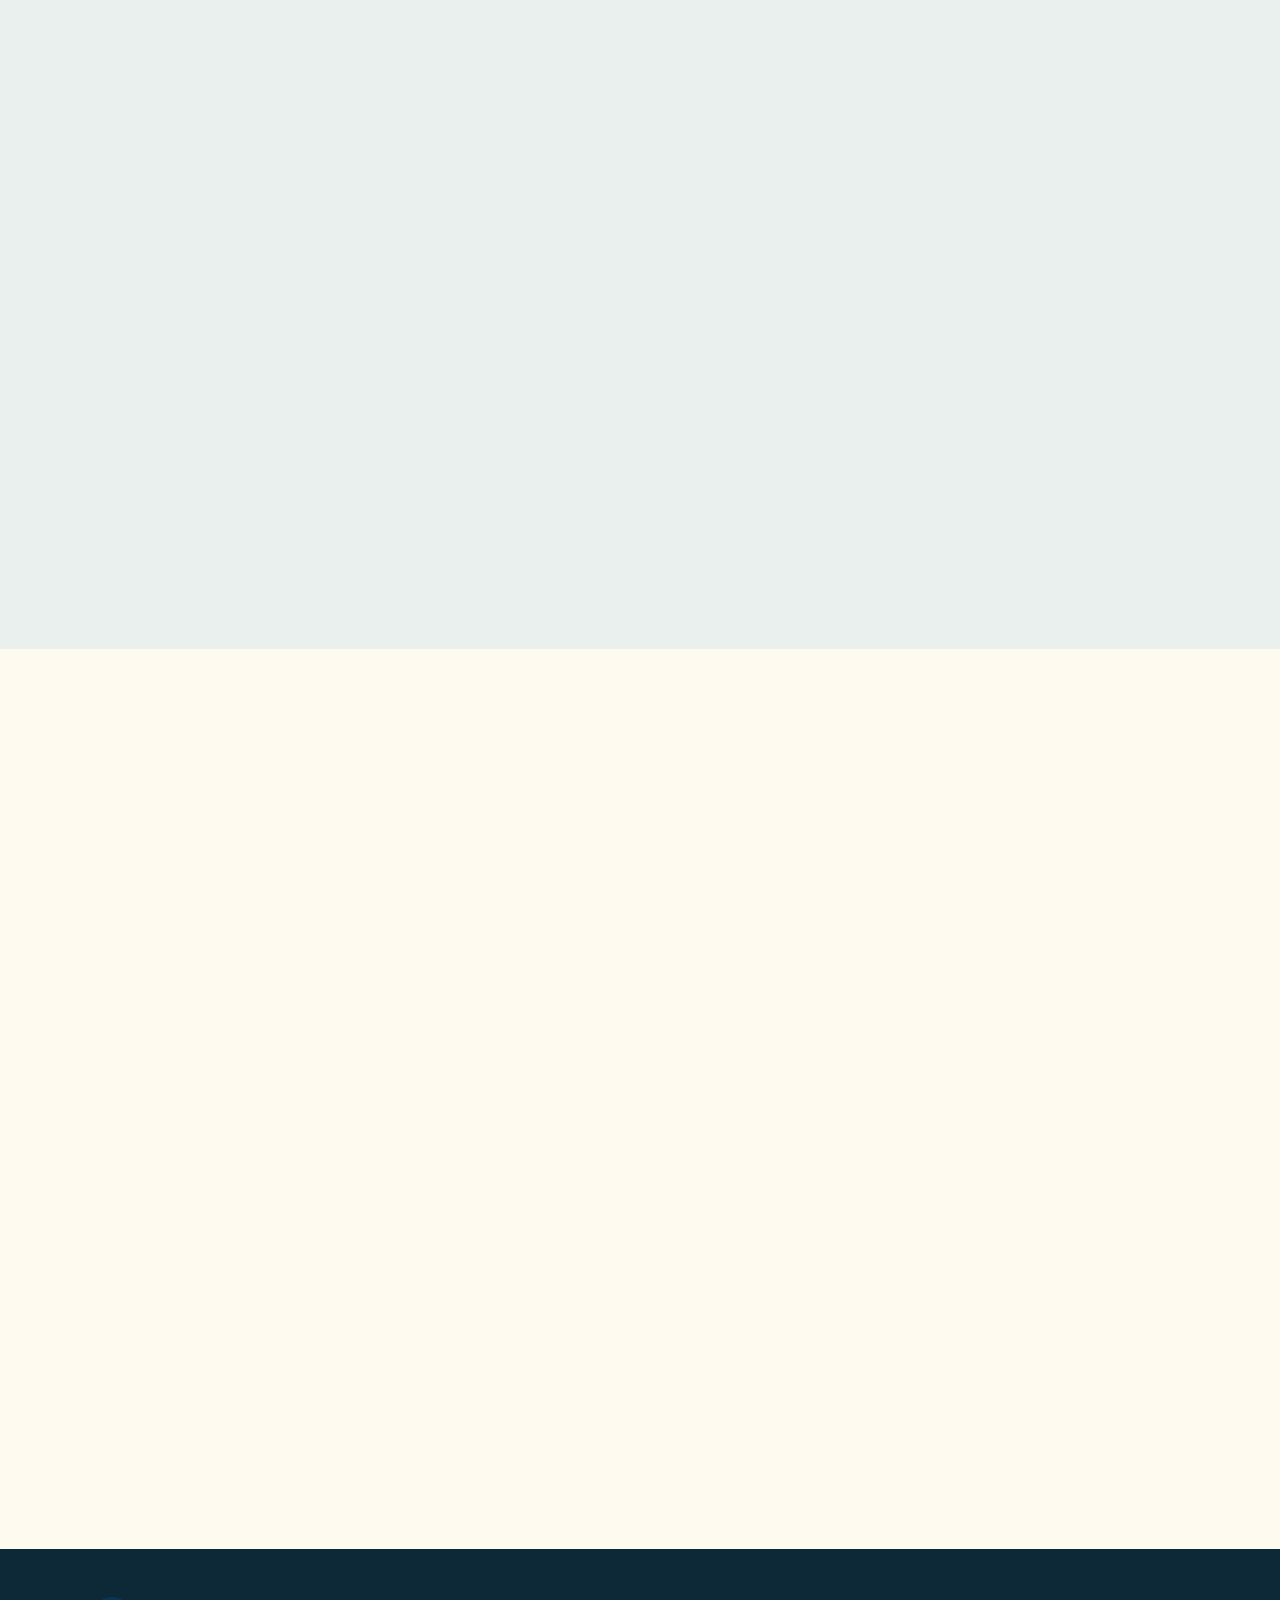
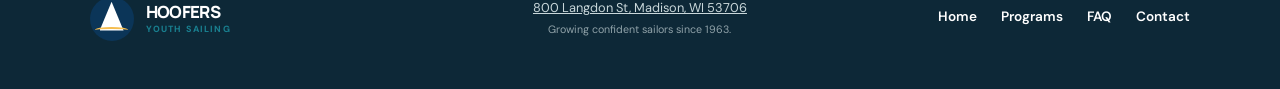
==== commit 95cd11e9: "Added learning objectives to windsurfing and keelboat camps and made the switching tab more clear" ====
--- a/index.html
+++ b/index.html
@@ -76,6 +76,7 @@
         <div><p class="eyebrow"><h2 id="programs-title">Choose the course that fits your summer.</h2></div>
         </div>
       <div class="program-tabs">
+        <p class="program-tabs-label">Choose a schedule</p>
         <div class="program-tab-list" role="tablist" aria-label="Course schedule">
           <button id="morning-tab" role="tab" aria-selected="true" aria-controls="morning-courses" data-program-tab type="button">Morning</button>
           <button id="afternoon-tab" role="tab" aria-selected="false" aria-controls="afternoon-courses" data-program-tab type="button" tabindex="-1">Afternoon</button>
@@ -88,7 +89,6 @@
               <img class="program-image" src="assets/SailingAM.jpg" alt="Young sailor learning to sail in the morning">
               <p class="program-meta"><span>Ages 10–17</span><span>2 weeks</span><span>$500</span><span>9:30 AM–12:30 PM</span></p>
               <h3>Sailing AM</h3>
-              <p class="program-prerequisite"><strong>Prerequisites:</strong> Course-specific requirements coming soon.</p>
               <p>Learn the essentials of steering, sail trim, boat setup, and water safety in a friendly introduction to sailing.</p>
               <details class="program-more">
                 <summary>See more</summary>
@@ -105,15 +105,17 @@
               <img class="program-image" src="assets/windsurfing.jpg" alt="Young sailor windsurfing on the lake">
               <p class="program-meta"><span>Ages 10–17</span><span>2 weeks</span><span>$500</span><span>9:30 AM–12:30 PM</span></p>
               <h3>Windsurfing</h3>
-              <p class="program-prerequisite"><strong>Prerequisites:</strong> Course-specific requirements coming soon.</p>
               <p>Students will have the unique opportunity to enjoy the exciting sport of windsurfing regardless of their prior skill level. Students will be matched with the right sized board and sail to encourage confidence and skill progression on the water.</p>
               <details class="program-more">
                 <summary>See more</summary>
                 <h4>Learning objectives:</h4>
                 <ul>
-                  <li>Skill focus placeholder</li>
-                  <li>Daily activity placeholder</li>
-                  <li>What to bring placeholder</li>
+                  <li>Proper windsurfer rigging</li>
+                  <li>Basic parts of a windsurfer</li>
+                  <li>Proper sail trim and steering</li>
+                  <li>Self rescue and water safety</li>
+                  <li>Finding wind direction</li>
+                  <li>Ability to sail all five points of sail</li>
                 </ul>
               </details>
               <button class="program-signup" type="button" data-camp-signup>Sign up for camp</button>
@@ -127,7 +129,6 @@
               <img class="program-image" src="assets/SailingPM.jpg" alt="Young sailor learning to sail in the afternoon">
               <p class="program-meta"><span>Ages 10–17</span><span>2 weeks</span><span>$500</span><span>1:30 PM–4:30 PM</span></p>
               <h3>Sailing PM</h3>
-              <p class="program-prerequisite"><strong>Prerequisites:</strong> Course-specific requirements coming soon.</p>
               <p>Learn the essentials of steering, sail trim, boat setup, and water safety in a friendly introduction to sailing.</p>
               <details class="program-more">
                 <summary>See more</summary>
@@ -142,17 +143,22 @@
             </article>
             <article class="program-card program-keelboat">
               <img class="program-image" src="assets/keelboat.jpg" alt="Young sailors aboard a keelboat">
-              <p class="program-meta"><span>Ages 10–17</span><span>2 weeks</span><span>$500</span><span>1:30 PM–4:30 PM</span></p>
+              <p class="program-meta"><span>Ages 13–17</span><span>2 weeks</span><span>$500</span><span>1:30 PM–4:30 PM</span></p>
               <h3>Keelboat Clinic</h3>
-              <p class="program-prerequisite"><strong>Prerequisites:</strong> Course-specific requirements coming soon.</p>
+              <p class="program-prerequisite"><strong>Prerequisites:</strong> Sailing Day Camp, Sailing AM, or Sailing PM</p>
               <p>In this course, students will sail on one of the many Hoofer keelboats ranging from our 33ft racers to a relaxing sail on one of our cruisers. Students will sail among a small crew of young sailors taking turns skippering and crewing as a team led by our specialized keelboat instructors.</p>
               <details class="program-more">
                 <summary>See more</summary>
                 <h4>Learning objectives:</h4>
                 <ul>
-                  <li>Skill focus placeholder</li>
-                  <li>Daily activity placeholder</li>
-                  <li>What to bring placeholder</li>
+                  <li>Gain leadership and teamworking skills</li>
+                  <li>Ability to sail all five points of sail</li>
+                  <li>Tacking and gybing</li>
+                  <li>Keelboat safety</li>
+                  <li>Basic rigging and derigging of keelboats</li>
+                  <li>Effective sail trim and use of sail controls</li>
+                  <li>Handling larger vessels under sail and under engine</li>
+                  <li>Proficiency in tying common knots</li>
                 </ul>
               </details>
               <button class="program-signup" type="button" data-camp-signup>Sign up for camp</button>
@@ -166,7 +172,6 @@
               <img class="program-image" src="assets/Intro%20Daycamp.jpg" alt="Young sailors learning the basics in Intro to Sailing">
               <p class="program-meta"><span>Ages 10–17</span><span>1 week</span><span>$500</span><span>10:00 AM–4:00 PM</span></p>
               <h3>Intro to Sailing</h3>
-              <p class="program-prerequisite"><strong>Prerequisites:</strong> Course-specific requirements coming soon.</p>
               <p>Students will learn the fundamentals of sailing through hands-on instruction, interactive chalk talks, and on the water activities. Students start by sailing our Badger Sloops in small groups with their instructors, and progress to sailing our RS Zests or Badger Techs with their peers.</p>
               <details class="program-more">
                 <summary>See more</summary>
@@ -188,7 +193,7 @@
               <img class="program-image" src="assets/Daycamp.jpg" alt="Young sailors participating in sailing day camp">
               <p class="program-meta"><span>Ages 10–17</span><span>1 week</span><span>$500</span><span>10:00 AM–4:00 PM</span></p>
               <h3>Sailing Day Camp</h3>
-              <p class="program-prerequisite"><strong>Prerequisites:</strong> Course-specific requirements coming soon.</p>
+              <p class="program-prerequisite"><strong>Prerequisites:</strong> Intro to Sailing or moderate sailing experience.</p>
               <p>Sailing Day Camp offers students the opportunity to hone their sailing and teambuilding skills on our RS Zests and Badger Techs. From day one, students will sail independently with a small crew of their peers. This course balances fun games and interactive lessons for a well rounded sailing experience.</p>
               <details class="program-more">
                 <summary>See more</summary>
@@ -210,7 +215,7 @@
               <img class="program-image" src="assets/ADV%20Daycamp.jpg" alt="Advanced day campers sailing together">
               <p class="program-meta"><span>Ages 10–17</span><span>1 week</span><span>$500</span><span>10:00 AM–4:00 PM</span></p>
               <h3>Advanced Day Camp</h3>
-              <p class="program-prerequisite"><strong>Prerequisites:</strong> Course-specific requirements coming soon.</p>
+              <p class="program-prerequisite"><strong>Prerequisites:</strong> Sailing Day Camp, Sailing AM, or Sailing PM.</p>
               <p>Advanced Sailing Day Camp builds off the foundation set from prior courses. Students will have the opportunity to sail our more advanced 420 and Topaz Ranger fleets. During this course, students will learn to work with their crew to complete sailing challenges and participate in fun sailing regattas with their peers.</p>
               <details class="program-more">
                 <summary>See more</summary>
--- a/styles.css
+++ b/styles.css
@@ -123,9 +123,13 @@
 .section-heading > p { margin-bottom: .6rem; color: #61747d; font-size: 1.02rem; }
 .programs { background: var(--cream); }
 .program-tabs { max-width: 85rem; margin: 0 auto; }
-.program-tab-list { display: inline-flex; gap: .35rem; padding: .4rem; border: 1px solid var(--line); border-radius: 999px; background: var(--white); box-shadow: var(--shadow-soft); }
-.program-tab-list button { min-width: 8.5rem; padding: .85rem 1.4rem; border: 0; border-radius: 999px; background: transparent; color: var(--navy); cursor: pointer; font: inherit; font-size: .82rem; font-weight: 800; letter-spacing: .04em; }
-.program-tab-list button[aria-selected="true"] { background: var(--navy); color: var(--white); }
+.program-tabs-label { margin: 0 0 .65rem; color: var(--navy); font-family: var(--font-display); font-size: .82rem; font-weight: 800; letter-spacing: .08em; text-transform: uppercase; }
+.program-tab-list { display: flex; gap: .35rem; width: fit-content; max-width: 100%; padding: .4rem; border: 2px solid var(--navy); border-radius: 1rem; background: var(--white); box-shadow: 0 .7rem 1.5rem rgba(13, 40, 55, .12); }
+.program-tab-list button { min-width: 8.5rem; min-height: 3.25rem; padding: .85rem 1.4rem; border: 2px solid transparent; border-radius: .65rem; background: transparent; color: var(--navy); cursor: pointer; font: inherit; font-size: .88rem; font-weight: 800; letter-spacing: .04em; transition: background .1s ease, color .1s ease, border-color .1s ease, transform .1s ease; }
+.program-tab-list button:hover { border-color: var(--ocean); background: var(--seafoam); }
+.program-tab-list button[aria-selected="true"] { background: var(--navy); color: var(--white); box-shadow: 0 .35rem .75rem rgba(13, 40, 55, .2); }
+.program-tab-list button[aria-selected="true"]:hover { border-color: var(--navy); background: var(--navy-deep); }
+.program-tab-list button:focus-visible { outline-offset: 2px; }
 .program-panel { margin-top: 2rem; }
 .program-panel[hidden] { display: none; }
 .program-grid { display: grid; grid-template-columns: repeat(3, 1fr); gap: 1.25rem; max-width: 85rem; margin: 0 auto; }
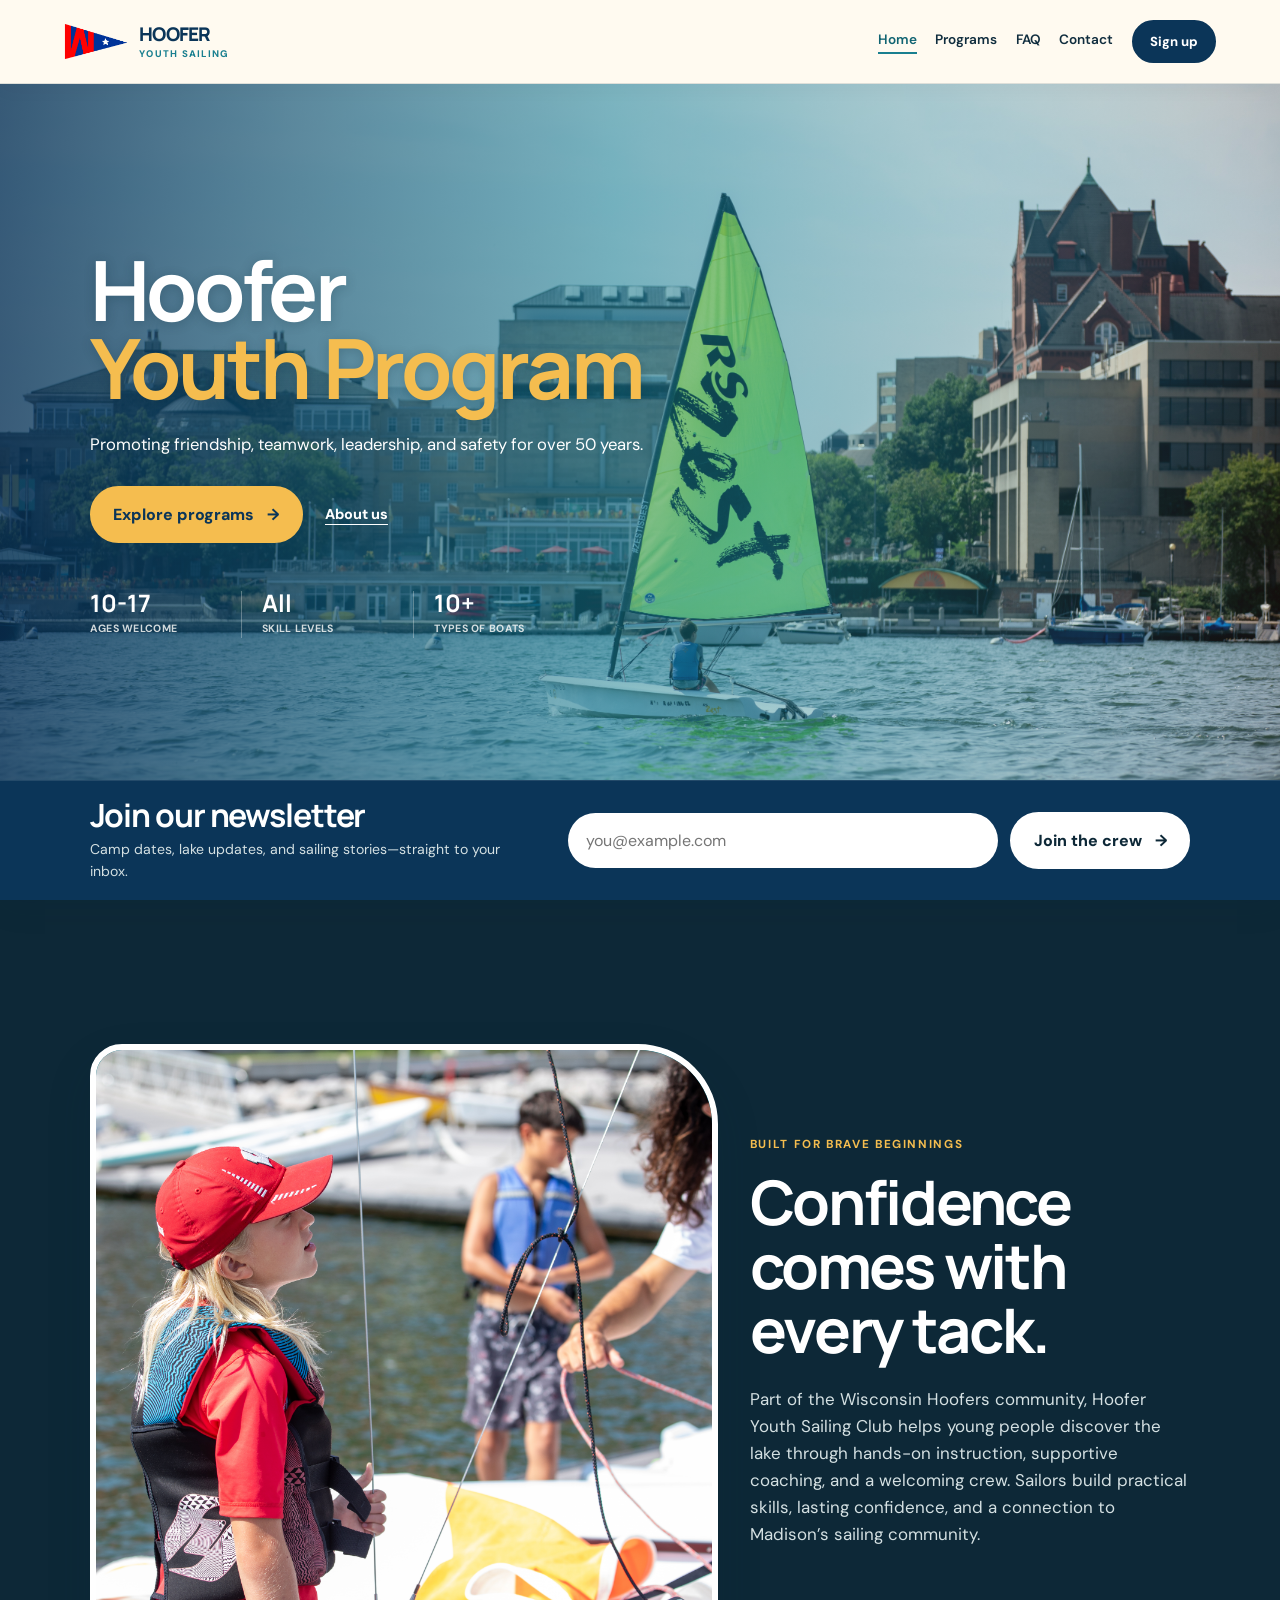
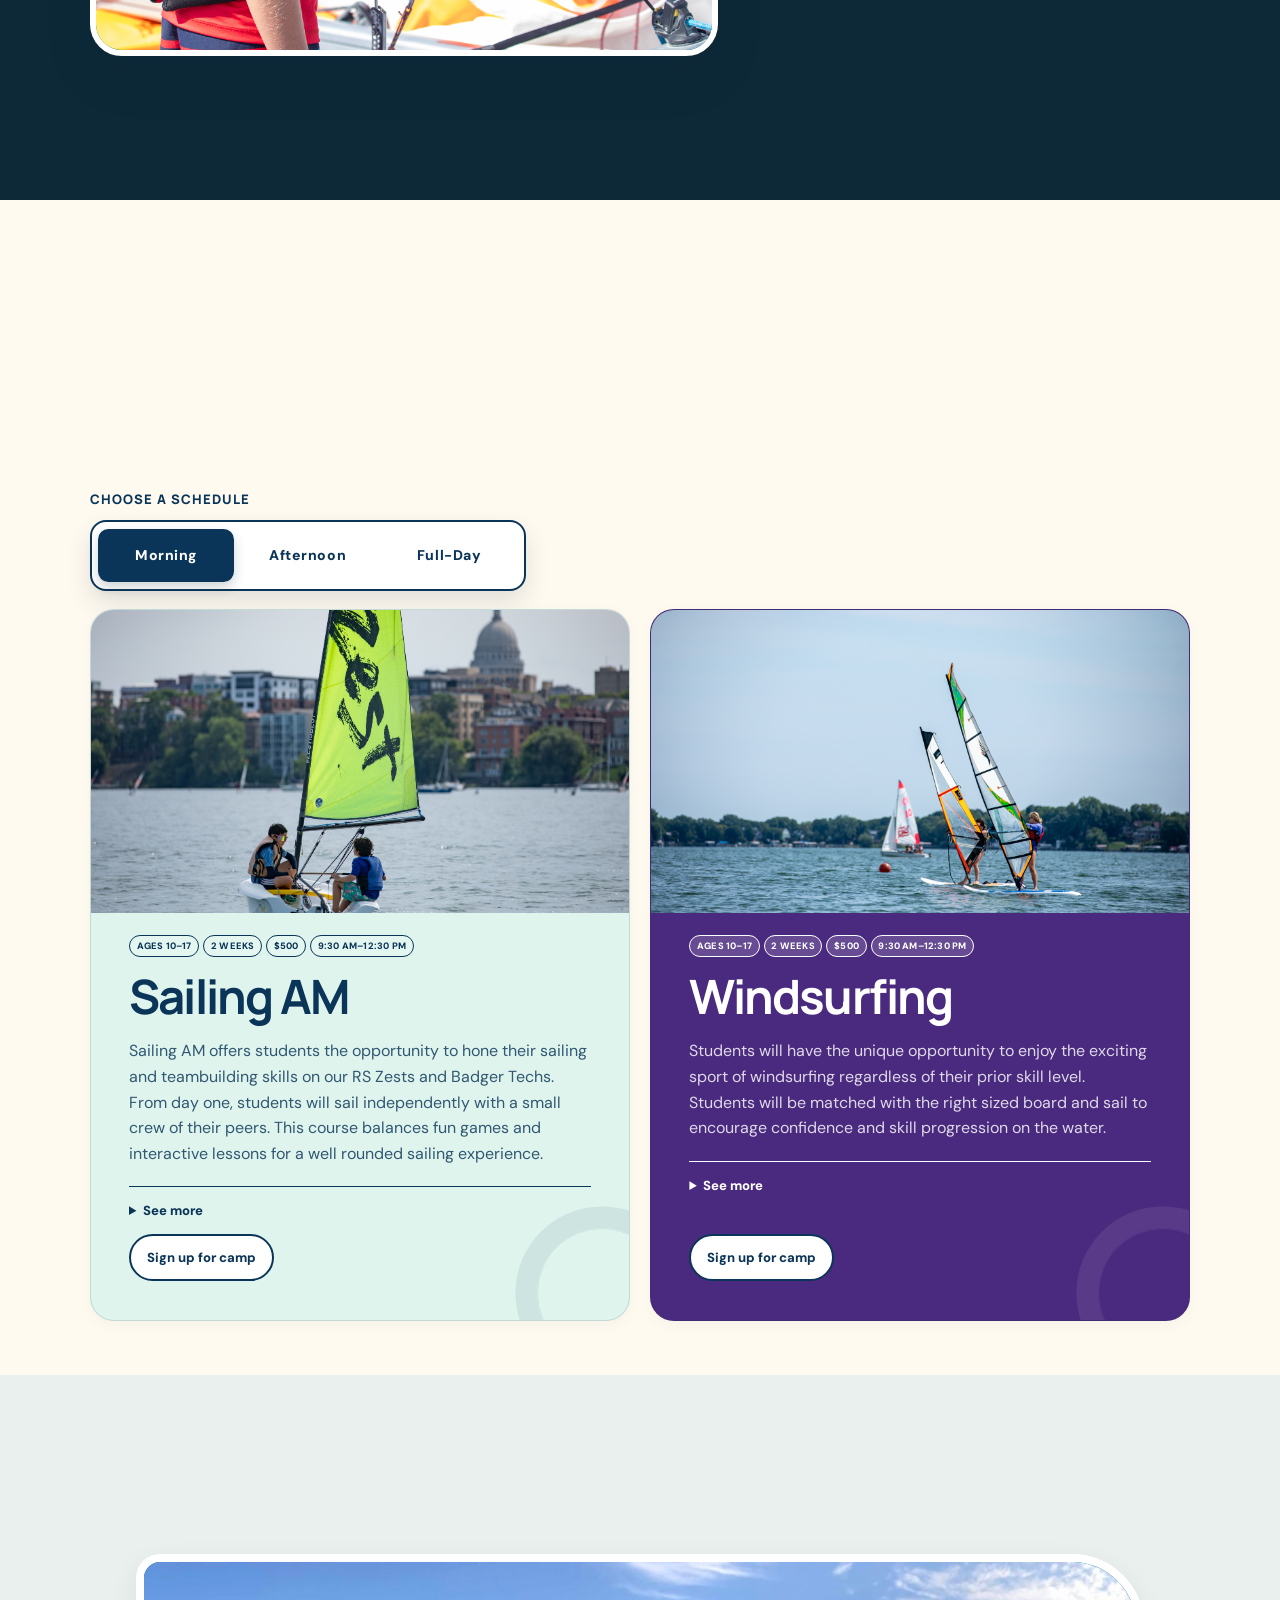
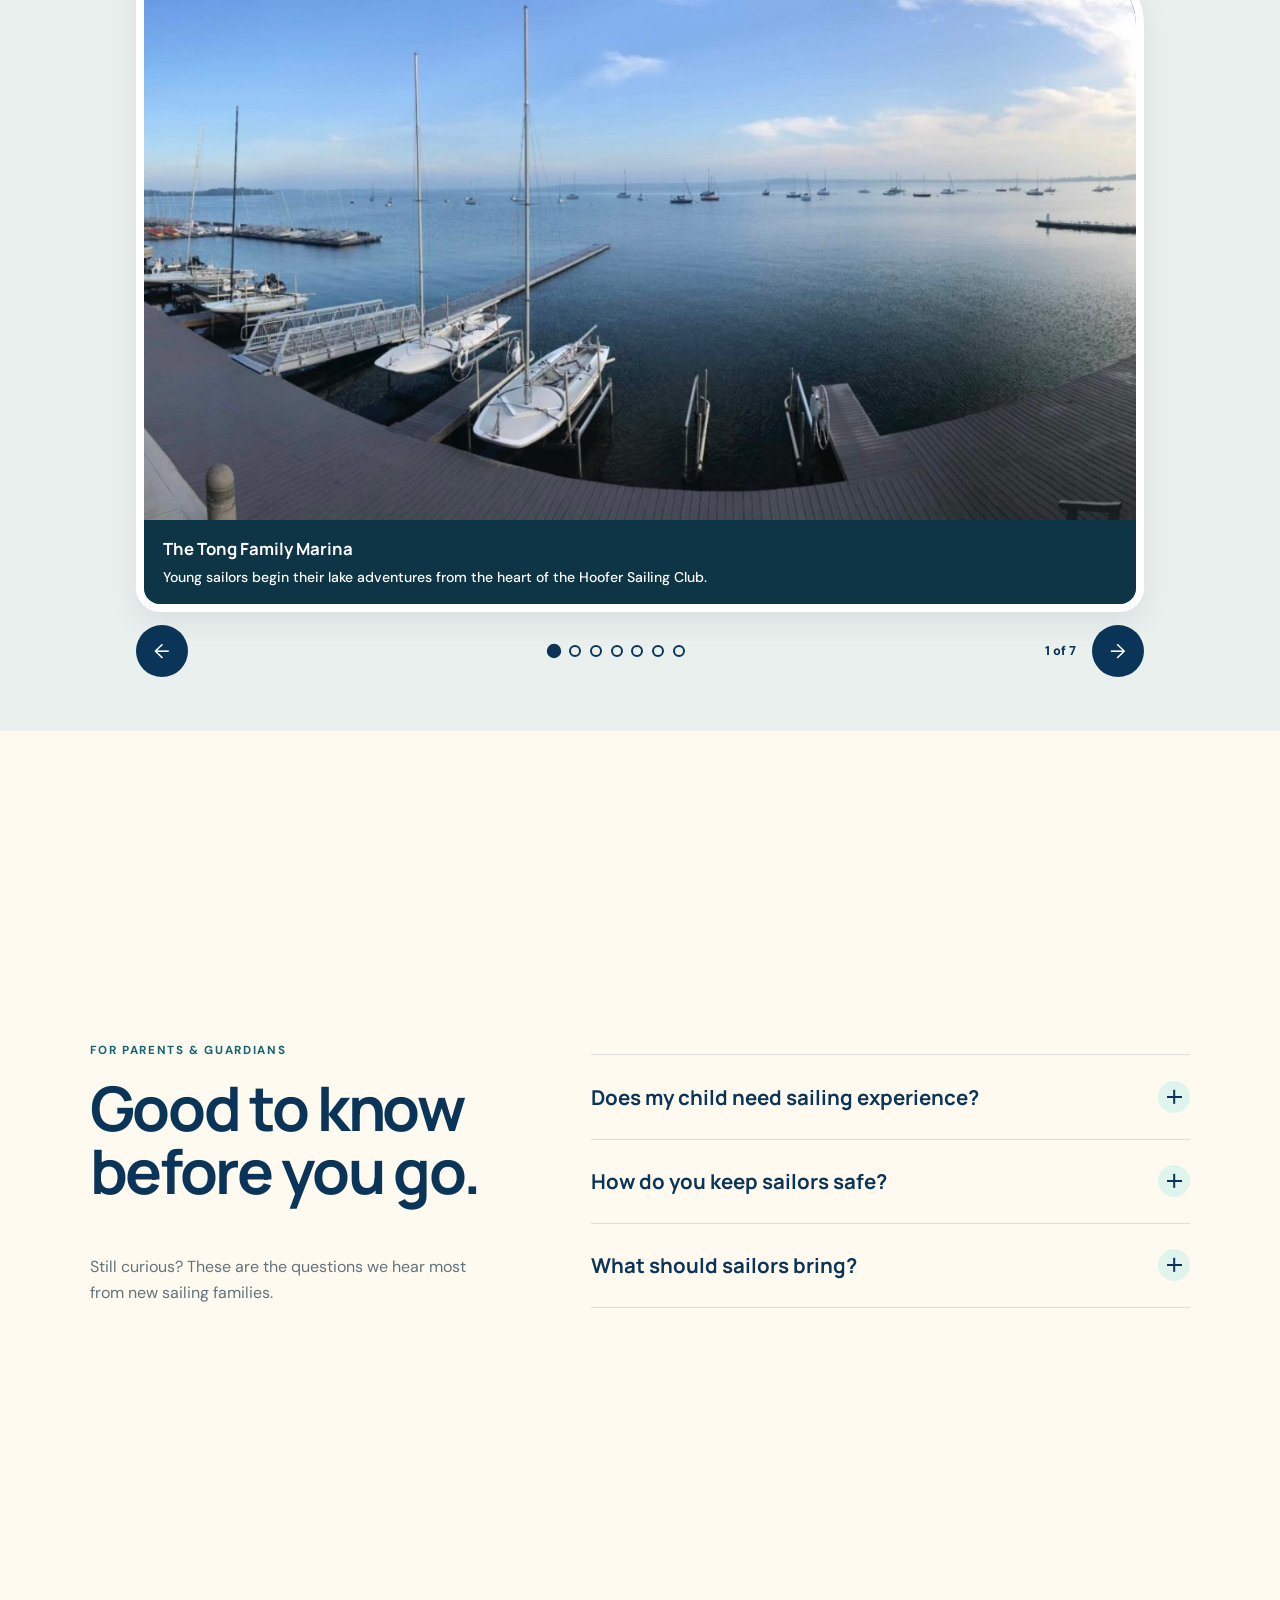
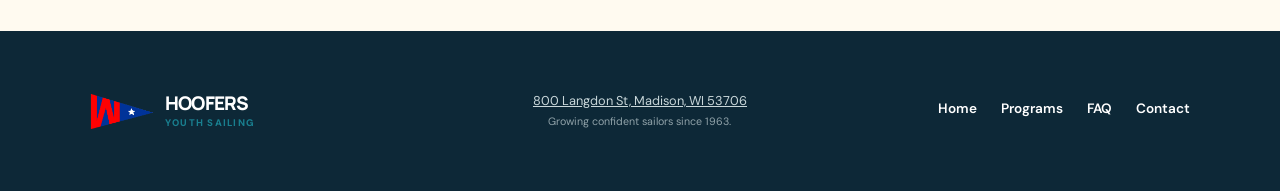
==== commit 1dd06323: "updated description, removed the "small crews big growth" bubble by the about us section. Made the i" ====
--- a/index.html
+++ b/index.html
@@ -13,7 +13,7 @@
 <body>
   <header class="site-header" data-header>
     <a class="brand" href="./" aria-label="Hoofers Youth Sailing home">
-      <span class="brand-mark" aria-hidden="true"><span></span></span>
+      <img class="brand-mark" src="assets/HooferBurgee.png" alt="Hoofer Youth Sailing burgee" loading="eager">
       <span class="brand-copy">Hoofer <small>Youth Sailing</small></span>
     </a>
     <button id="menu-toggle" class="menu-toggle" type="button" aria-expanded="false" aria-controls="primary-nav">
@@ -62,7 +62,6 @@
     <section id="why-sailing" class="section confidence" aria-labelledby="confidence-title">
       <div class="confidence-visual" data-reveal>
         <div class="confidence-image" role="img" aria-label="Young sailors learning together around a sailboat"></div>
-        <div class="confidence-note"><strong>Small crews.</strong><br>Big growth.</div>
       </div>
       <div class="confidence-copy" data-reveal>
         <p class="eyebrow">Built for brave beginnings</p>
@@ -89,14 +88,20 @@
               <img class="program-image" src="assets/SailingAM.jpg" alt="Young sailor learning to sail in the morning">
               <p class="program-meta"><span>Ages 10–17</span><span>2 weeks</span><span>$500</span><span>9:30 AM–12:30 PM</span></p>
               <h3>Sailing AM</h3>
-              <p>Learn the essentials of steering, sail trim, boat setup, and water safety in a friendly introduction to sailing.</p>
-              <details class="program-more">
-                <summary>See more</summary>
-                <h4>Learning objectives:</h4>
-                <ul>
-                  <li>Skill focus placeholder</li>
-                  <li>Daily activity placeholder</li>
-                  <li>What to bring placeholder</li>
+              <p>Sailing AM offers students the opportunity to hone their sailing and teambuilding skills on our RS Zests and Badger Techs. From day one, students will sail independently with a small crew of their peers. This course balances fun games and interactive lessons for a well rounded sailing experience.
+</p>
+              <details class="program-more">
+                <summary>See more</summary>
+                <h4>Learning objectives:</h4>
+                <ul>
+                  <li>Independent rigging and derigging</li>
+                  <li>Learn and identify all five points of sail</li>
+                  <li>Improving proper sail trim</li>
+                  <li>Improving on upwind sailing</li>
+                  <li>Crew management and teamwork</li>
+                  <li>Basic sailing terminology</li>
+                  <li>Intermediate knot tying</li>
+                  <li>Basic boat parts, sail controls, and their function</li>
                 </ul>
               </details>
               <button class="program-signup" type="button" data-camp-signup>Sign up for camp</button>
@@ -129,14 +134,20 @@
               <img class="program-image" src="assets/SailingPM.jpg" alt="Young sailor learning to sail in the afternoon">
               <p class="program-meta"><span>Ages 10–17</span><span>2 weeks</span><span>$500</span><span>1:30 PM–4:30 PM</span></p>
               <h3>Sailing PM</h3>
-              <p>Learn the essentials of steering, sail trim, boat setup, and water safety in a friendly introduction to sailing.</p>
-              <details class="program-more">
-                <summary>See more</summary>
-                <h4>Learning objectives:</h4>
-                <ul>
-                  <li>Skill focus placeholder</li>
-                  <li>Daily activity placeholder</li>
-                  <li>What to bring placeholder</li>
+              <p>Sailing PM offers students the opportunity to hone their sailing and teambuilding skills on our RS Zests and Badger Techs. From day one, students will sail independently with a small crew of their peers. This course balances fun games and interactive lessons for a well rounded sailing experience.
+</p>
+              <details class="program-more">
+                <summary>See more</summary>
+                <h4>Learning objectives:</h4>
+                <ul>
+                  <li>Independent rigging and derigging</li>
+                  <li>Learn and identify all five points of sail</li>
+                  <li>Improving proper sail trim</li>
+                  <li>Improving on upwind sailing</li>
+                  <li>Crew management and teamwork</li>
+                  <li>Basic sailing terminology</li>
+                  <li>Intermediate knot tying</li>
+                  <li>Basic boat parts, sail controls, and their function</li>
                 </ul>
               </details>
               <button class="program-signup" type="button" data-camp-signup>Sign up for camp</button>
@@ -275,7 +286,7 @@
   </main>
 
   <footer class="site-footer">
-    <a class="brand brand-footer" href="./" aria-label="Hoofers Youth Sailing home"><span class="brand-mark" aria-hidden="true"><span></span></span><span class="brand-copy">Hoofers <small>Youth Sailing</small></span></a>
+    <a class="brand brand-footer" href="./" aria-label="Hoofers Youth Sailing home"><img class="brand-mark" src="assets/HooferBurgee.png" alt="Hoofer Youth Sailing burgee" loading="eager"><span class="brand-copy">Hoofers <small>Youth Sailing</small></span></a>
     <p><a href="https://www.bing.com/maps?q=800%20Langdon%20St%2C%20Madison%2C%20WI%2053706" target="_blank" rel="noopener noreferrer">800 Langdon St, Madison, WI 53706</a><br><small>Growing confident sailors since 1963.</small></p>
     <nav aria-label="Footer navigation"><a href="./">Home</a><a href="#programs">Programs</a><a href="#faq">FAQ</a><a href="contact/">Contact</a></nav>
   </footer>
--- a/styles.css
+++ b/styles.css
@@ -50,15 +50,13 @@
 
 .site-header {
   position: sticky; z-index: 50; top: 0; display: flex; align-items: center; justify-content: space-between;
-  min-height: 5.25rem; padding: .8rem clamp(1.25rem, 5vw, 5.5rem); border-bottom: 1px solid var(--line);
+  min-height: 4.8rem; padding: .6rem clamp(1.25rem, 5vw, 5.5rem); border-bottom: 1px solid var(--line);
   background: var(--cream); box-shadow: 0 .25rem 1.25rem rgba(13, 40, 55, .04); backdrop-filter: blur(18px);
 }
-.brand { display: inline-flex; align-items: center; gap: .75rem; color: var(--navy); text-decoration: none; }
-.brand-mark { position: relative; display: grid; width: 2.75rem; height: 2.75rem; place-items: center; overflow: hidden; border-radius: 50%; background: var(--navy); }
-.brand-mark::before { content: ""; position: absolute; width: 1.5rem; height: 1.8rem; bottom: .65rem; background: var(--white); clip-path: polygon(50% 0, 100% 100%, 0 100%); }
-.brand-mark span { position: absolute; bottom: .52rem; width: 2.1rem; height: .38rem; border-radius: 50%; border-top: 2px solid var(--sunny); }
-.brand-copy { font-family: var(--font-display); font-size: 1.05rem; font-weight: 800; line-height: .95; letter-spacing: -.04em; text-transform: uppercase; }
-.brand-copy small { display: block; margin-top: .28rem; color: var(--ocean); font-family: var(--font-body); font-size: .56rem; letter-spacing: .13em; }
+.brand { display: inline-flex; align-items: center; gap: .7rem; color: var(--navy); text-decoration: none; line-height: 1; }
+.brand-mark { display: block; width: 4rem; height: 4rem; object-fit: contain; padding: 0; background: transparent; border-radius: 0; box-shadow: none; }
+.brand-copy { display: flex; flex-direction: column; justify-content: center; font-family: var(--font-display); font-size: 1.18rem; font-weight: 800; line-height: .95; letter-spacing: -.04em; text-transform: uppercase; }
+.brand-copy small { display: block; margin-top: .32rem; color: var(--ocean); font-family: var(--font-body); font-size: .6rem; letter-spacing: .13em; }
 .primary-nav { display: flex; align-items: center; gap: clamp(1.25rem, 2.5vw, 2.5rem); }
 .primary-nav > a:not(.button), .site-footer nav a { font-size: .85rem; font-weight: 600; text-decoration: none; }
 .primary-nav > a:not(.button)::after, .site-footer nav a::after { content: ""; display: block; width: 0; height: 2px; margin-top: 2px; background: var(--ocean); transition: width .2s ease; }
@@ -160,12 +158,11 @@
 .program-signup { position: relative; z-index: 2; align-self: flex-start; margin-top: auto; padding: .7rem 1rem; border: 2px solid var(--navy); border-radius: 999px; background: var(--white); color: var(--navy); cursor: pointer; font: inherit; font-size: .82rem; font-weight: 800; text-decoration: none; }
 .program-signup:hover { background: var(--cream); }
 
-.confidence { display: grid; grid-template-columns: minmax(20rem, .9fr) minmax(26rem, 1.1fr); gap: clamp(3rem, 8vw, 8rem); align-items: center; background: var(--navy-deep); color: var(--white); }
-.confidence-visual { position: relative; min-height: 43rem; }
-.confidence-image { position: absolute; inset: 0; overflow: hidden; border: .4rem solid var(--white); border-radius: 2rem 5rem 2rem 2rem; background-color: var(--ocean); box-shadow: var(--shadow); }
+.confidence { display: grid; grid-template-columns: minmax(22rem, 1.15fr) minmax(22rem, .85fr); gap: clamp(2.5rem, 5vw, 6rem); align-items: center; background: var(--navy-deep); color: var(--white); }
+.confidence-visual { position: relative; width: min(100%, 52rem); min-height: 43rem; margin-left: auto; }
+.confidence-image { position: absolute; inset: 0; right: -1.5rem; width: calc(100% + 2rem); overflow: hidden; border: .4rem solid var(--white); border-radius: 2rem 5rem 2rem 2rem; background-color: var(--ocean); box-shadow: var(--shadow); }
 .confidence-image::before { content: ""; position: absolute; inset: -6%; background: url("assets/Instruction_1.jpg") 68% center / cover no-repeat; }
-.confidence-note { position: absolute; right: -2rem; bottom: 1.5rem; padding: 1rem 1.35rem; border: .25rem solid var(--navy-deep); border-radius: var(--radius-sm); background: var(--sand); color: var(--navy); font-size: .8rem; transform: rotate(1deg); }
-.confidence-note strong { font-family: var(--font-display); font-size: 1.15rem; }
+.confidence-copy { max-width: 32rem; }
 .confidence-copy .eyebrow { color: var(--sunny); }
 .confidence-copy h2 { max-width: 11ch; margin-bottom: 1.5rem; }
 .confidence-copy > p:not(.eyebrow) { max-width: 40rem; color: #d4e0e2; font-size: 1.06rem; }
@@ -174,11 +171,11 @@
 .gallery-heading { max-width: 85rem; margin: 0 auto 3.5rem; text-align: center; }
 .gallery-heading h2 { margin-bottom: 0; color: var(--navy); }
 .slideshow { max-width: 85rem; margin: 0 auto; }
-.slideshow-viewport { position: relative; overflow: hidden; aspect-ratio: 16 / 9; border: .5rem solid var(--white); border-radius: 1.5rem 4.5rem 1.5rem 1.5rem; background: var(--ocean); box-shadow: var(--shadow-soft); }
-.slideshow-slide { position: absolute; inset: 0; margin: 0; }
+.slideshow-viewport { position: relative; overflow: hidden; border: .5rem solid var(--white); border-radius: 1.5rem 4.5rem 1.5rem 1.5rem; background: var(--ocean); box-shadow: var(--shadow-soft); }
+.slideshow-slide { position: relative; margin: 0; }
 .slideshow-slide[hidden] { display: none; }
-.slideshow-slide img { width: 100%; height: 100%; object-fit: cover; }
-.slideshow-slide figcaption { position: absolute; right: 1.5rem; bottom: 1.5rem; left: 1.5rem; padding: 1rem 1.2rem; border: 1px solid rgba(252,252,250,.12); border-radius: var(--radius-sm); background: rgba(13,40,55,.84); color: var(--white); font-family: var(--font-display); font-weight: 700; backdrop-filter: blur(8px); }
+.slideshow-slide img { display: block; width: 100%; aspect-ratio: 16 / 9; object-fit: cover; }
+.slideshow-slide figcaption { position: static; padding: 1rem 1.2rem; background: rgba(13,40,55,.84); color: var(--white); font-family: var(--font-display); font-weight: 700; }
 .slideshow-caption-title { display: block; font-size: 1.05rem; }
 .slideshow-caption-description { display: block; margin-top: .3rem; font-family: var(--font-body); font-size: .88rem; font-weight: 500; line-height: 1.4; }
 .slideshow-controls { display: grid; grid-template-columns: auto 1fr auto auto; gap: 1rem; align-items: center; margin-top: 1.25rem; }
@@ -272,8 +269,8 @@
   .confidence-visual { min-height: 30rem; }
   .confidence-image::before { background-position: 72% center; }
   .confidence-note { right: -.4rem; }
-  .slideshow-viewport { aspect-ratio: 4 / 3; border-radius: 2rem 4rem 2rem 2rem; }
-  .slideshow-slide figcaption { right: 1rem; bottom: 1rem; left: 1rem; }
+  .slideshow-viewport { border-radius: 2rem 4rem 2rem 2rem; }
+  .slideshow-slide img { aspect-ratio: 4 / 3; }
   .slideshow-controls { grid-template-columns: auto 1fr auto; }
   .slideshow-status { grid-column: 1 / -1; grid-row: 2; text-align: center; }
   .slideshow-control { min-width: 3rem; min-height: 3rem; }
